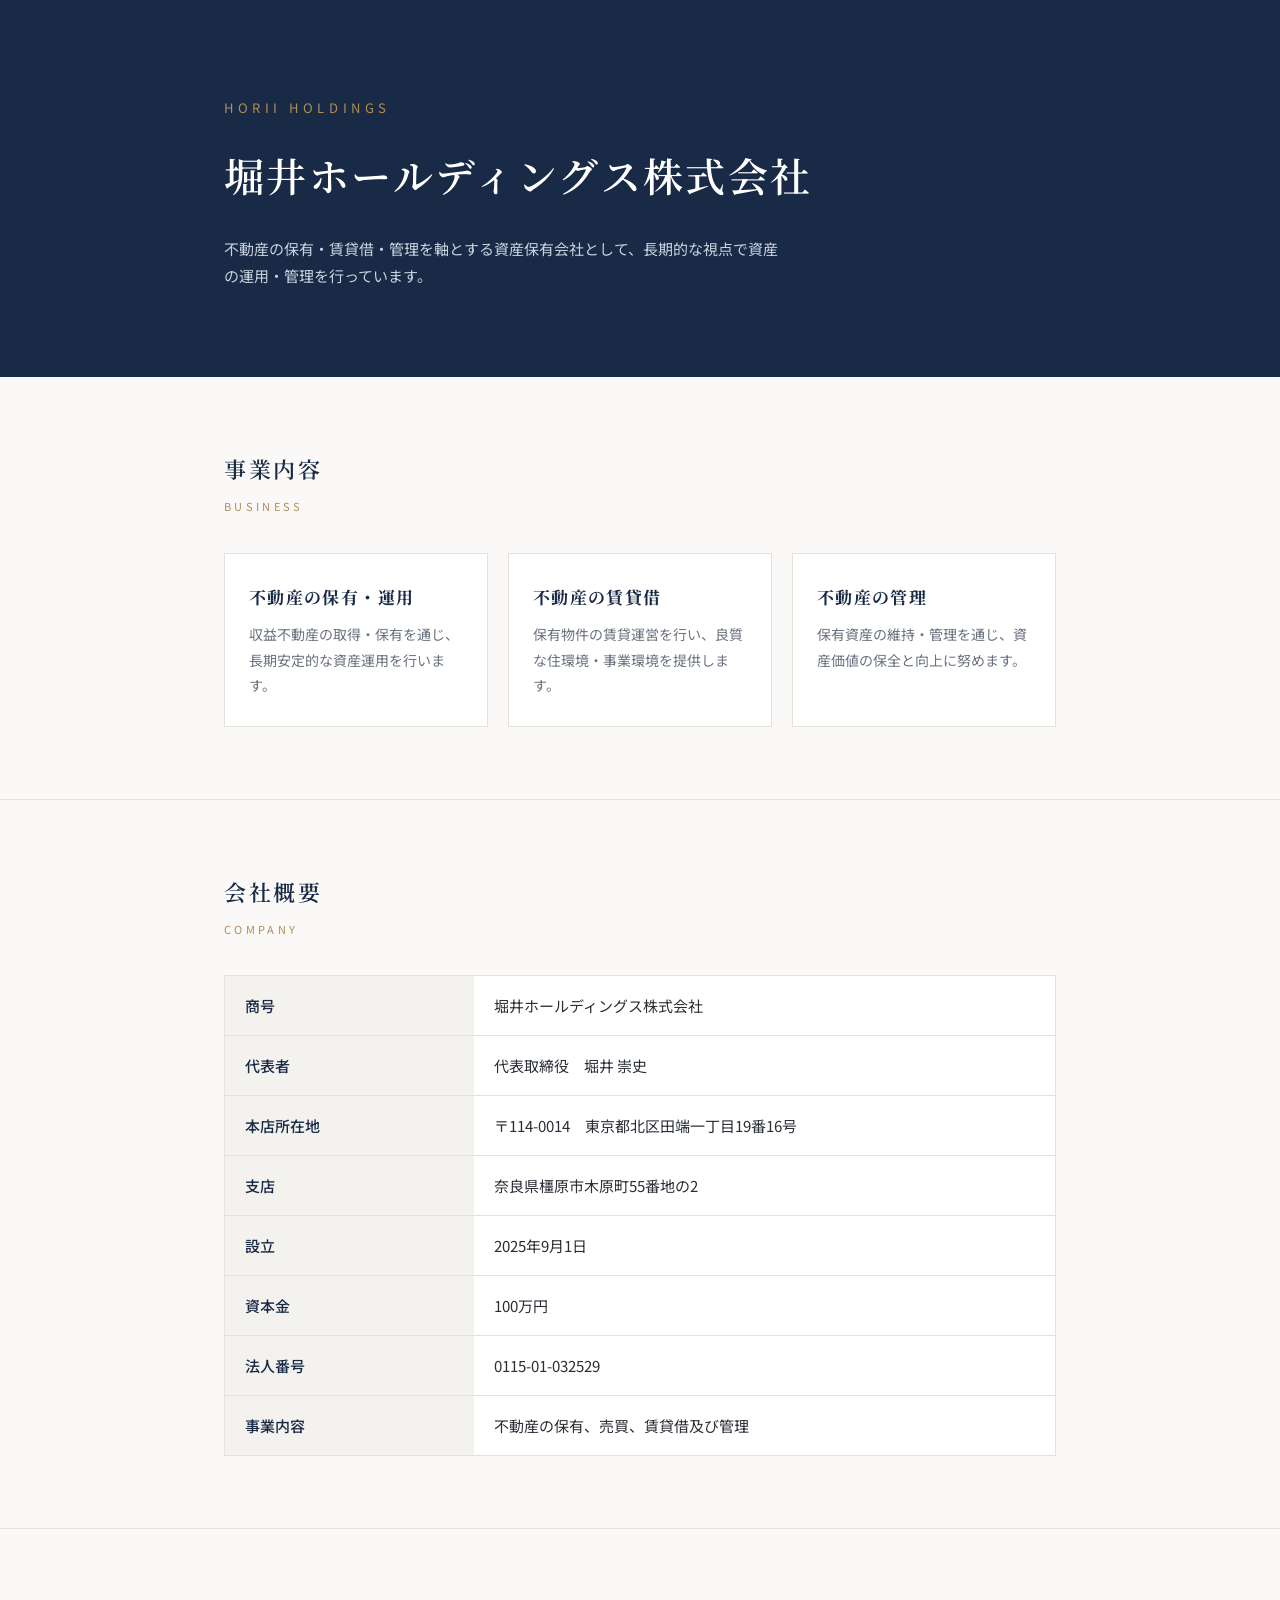
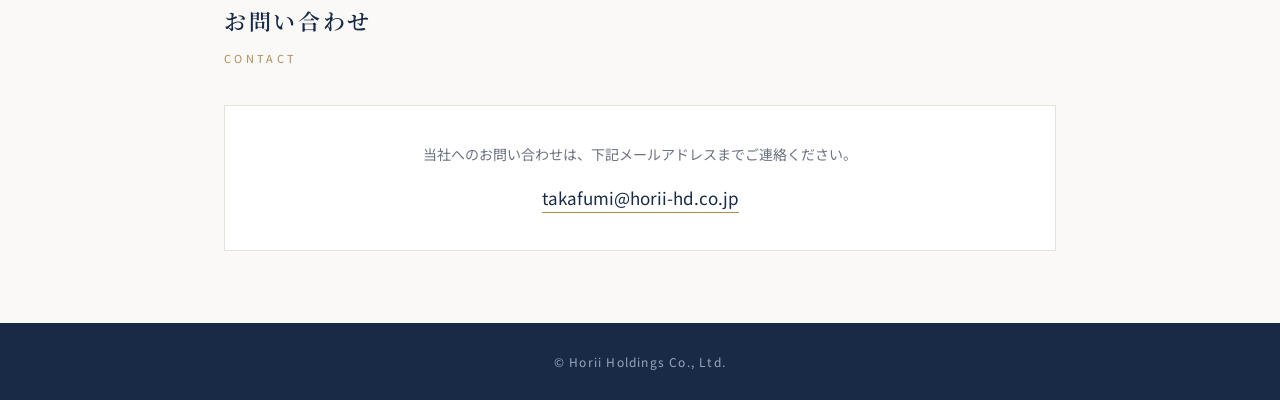
==== index.html @ a56d3d3e "Create index.html" ====
<!DOCTYPE html>
<html lang="ja">
<head>
<meta charset="UTF-8">
<meta name="viewport" content="width=device-width, initial-scale=1.0">
<title>堀井ホールディングス株式会社</title>
<meta name="description" content="堀井ホールディングス株式会社は、不動産の保有・賃貸借・管理を行う東京都北区の会社です。">
<link rel="preconnect" href="https://fonts.googleapis.com">
<link rel="preconnect" href="https://fonts.gstatic.com" crossorigin>
<link href="https://fonts.googleapis.com/css2?family=Noto+Serif+JP:wght@400;600&family=Noto+Sans+JP:wght@400;500;700&display=swap" rel="stylesheet">
<style>
:root{--navy:#182a45;--gold:#b08d57;--ink:#2a2e35;--muted:#6b7280;--bg:#faf9f7;--line:#e5e2dc}
*{margin:0;padding:0;box-sizing:border-box}
body{font-family:"Noto Sans JP","Hiragino Kaku Gothic ProN",sans-serif;color:var(--ink);background:var(--bg);line-height:1.8}
.container{max-width:880px;margin:0 auto;padding:0 24px}
header{background:var(--navy);color:#fff;padding:96px 0 88px}
.brand-en{letter-spacing:.35em;font-size:13px;color:var(--gold);text-transform:uppercase;margin-bottom:20px}
h1{font-family:"Noto Serif JP",serif;font-weight:600;font-size:clamp(28px,5vw,40px);letter-spacing:.06em;margin-bottom:24px}
.lead{color:#c9d2e0;font-size:15px;max-width:560px}
section{padding:72px 0}
section+section{border-top:1px solid var(--line)}
h2{font-family:"Noto Serif JP",serif;font-weight:600;font-size:22px;letter-spacing:.12em;color:var(--navy);margin-bottom:8px}
.h2-en{font-size:11px;letter-spacing:.3em;color:var(--gold);text-transform:uppercase;margin-bottom:36px}
.business-grid{display:grid;grid-template-columns:repeat(auto-fit,minmax(220px,1fr));gap:20px}
.business-card{background:#fff;border:1px solid var(--line);padding:28px 24px}
.business-card h3{font-family:"Noto Serif JP",serif;font-size:17px;color:var(--navy);margin-bottom:10px;letter-spacing:.08em}
.business-card p{font-size:14px;color:var(--muted)}
table{width:100%;border-collapse:collapse;background:#fff;border:1px solid var(--line)}
th,td{padding:16px 20px;text-align:left;font-size:15px;border-bottom:1px solid var(--line);vertical-align:top}
tr:last-child th,tr:last-child td{border-bottom:none}
th{width:30%;font-weight:500;color:var(--navy);background:#f4f2ee;white-space:nowrap}
@media (max-width:560px){th,td{display:block;width:100%}th{border-bottom:none;padding-bottom:4px}td{padding-top:0}}
.contact-box{background:#fff;border:1px solid var(--line);padding:36px;text-align:center}
.contact-box p{color:var(--muted);font-size:14px;margin-bottom:16px}
.contact-mail{font-size:17px;color:var(--navy);text-decoration:none;border-bottom:1px solid var(--gold);padding-bottom:2px}
footer{background:var(--navy);color:#9aa7bd;text-align:center;padding:28px 0;font-size:12px;letter-spacing:.1em}
</style>
</head>
<body>
<header><div class="container"><div class="brand-en">Horii Holdings</div><h1>堀井ホールディングス株式会社</h1><p class="lead">不動産の保有・賃貸借・管理を軸とする資産保有会社として、長期的な視点で資産の運用・管理を行っています。</p></div></header>
<section id="business"><div class="container"><h2>事業内容</h2><div class="h2-en">Business</div><div class="business-grid"><div class="business-card"><h3>不動産の保有・運用</h3><p>収益不動産の取得・保有を通じ、長期安定的な資産運用を行います。</p></div><div class="business-card"><h3>不動産の賃貸借</h3><p>保有物件の賃貸運営を行い、良質な住環境・事業環境を提供します。</p></div><div class="business-card"><h3>不動産の管理</h3><p>保有資産の維持・管理を通じ、資産価値の保全と向上に努めます。</p></div></div></div></section>
<section id="company"><div class="container"><h2>会社概要</h2><div class="h2-en">Company</div><table><tr><th>商号</th><td>堀井ホールディングス株式会社</td></tr><tr><th>代表者</th><td>代表取締役　堀井 崇史</td></tr><tr><th>本店所在地</th><td>〒114-0014　東京都北区田端一丁目19番16号</td></tr><tr><th>支店</th><td>奈良県橿原市木原町55番地の2</td></tr><tr><th>設立</th><td>2025年9月1日</td></tr><tr><th>資本金</th><td>100万円</td></tr><tr><th>法人番号</th><td>0115-01-032529</td></tr><tr><th>事業内容</th><td>不動産の保有、売買、賃貸借及び管理</td></tr></table></div></section>
<section id="contact"><div class="container"><h2>お問い合わせ</h2><div class="h2-en">Contact</div><div class="contact-box"><p>当社へのお問い合わせは、下記メールアドレスまでご連絡ください。</p><a class="contact-mail" href="mailto:takafumi@horii-hd.co.jp">takafumi@horii-hd.co.jp</a></div></div></section>
<footer>&copy; Horii Holdings Co., Ltd.</footer>
</body>
</html>
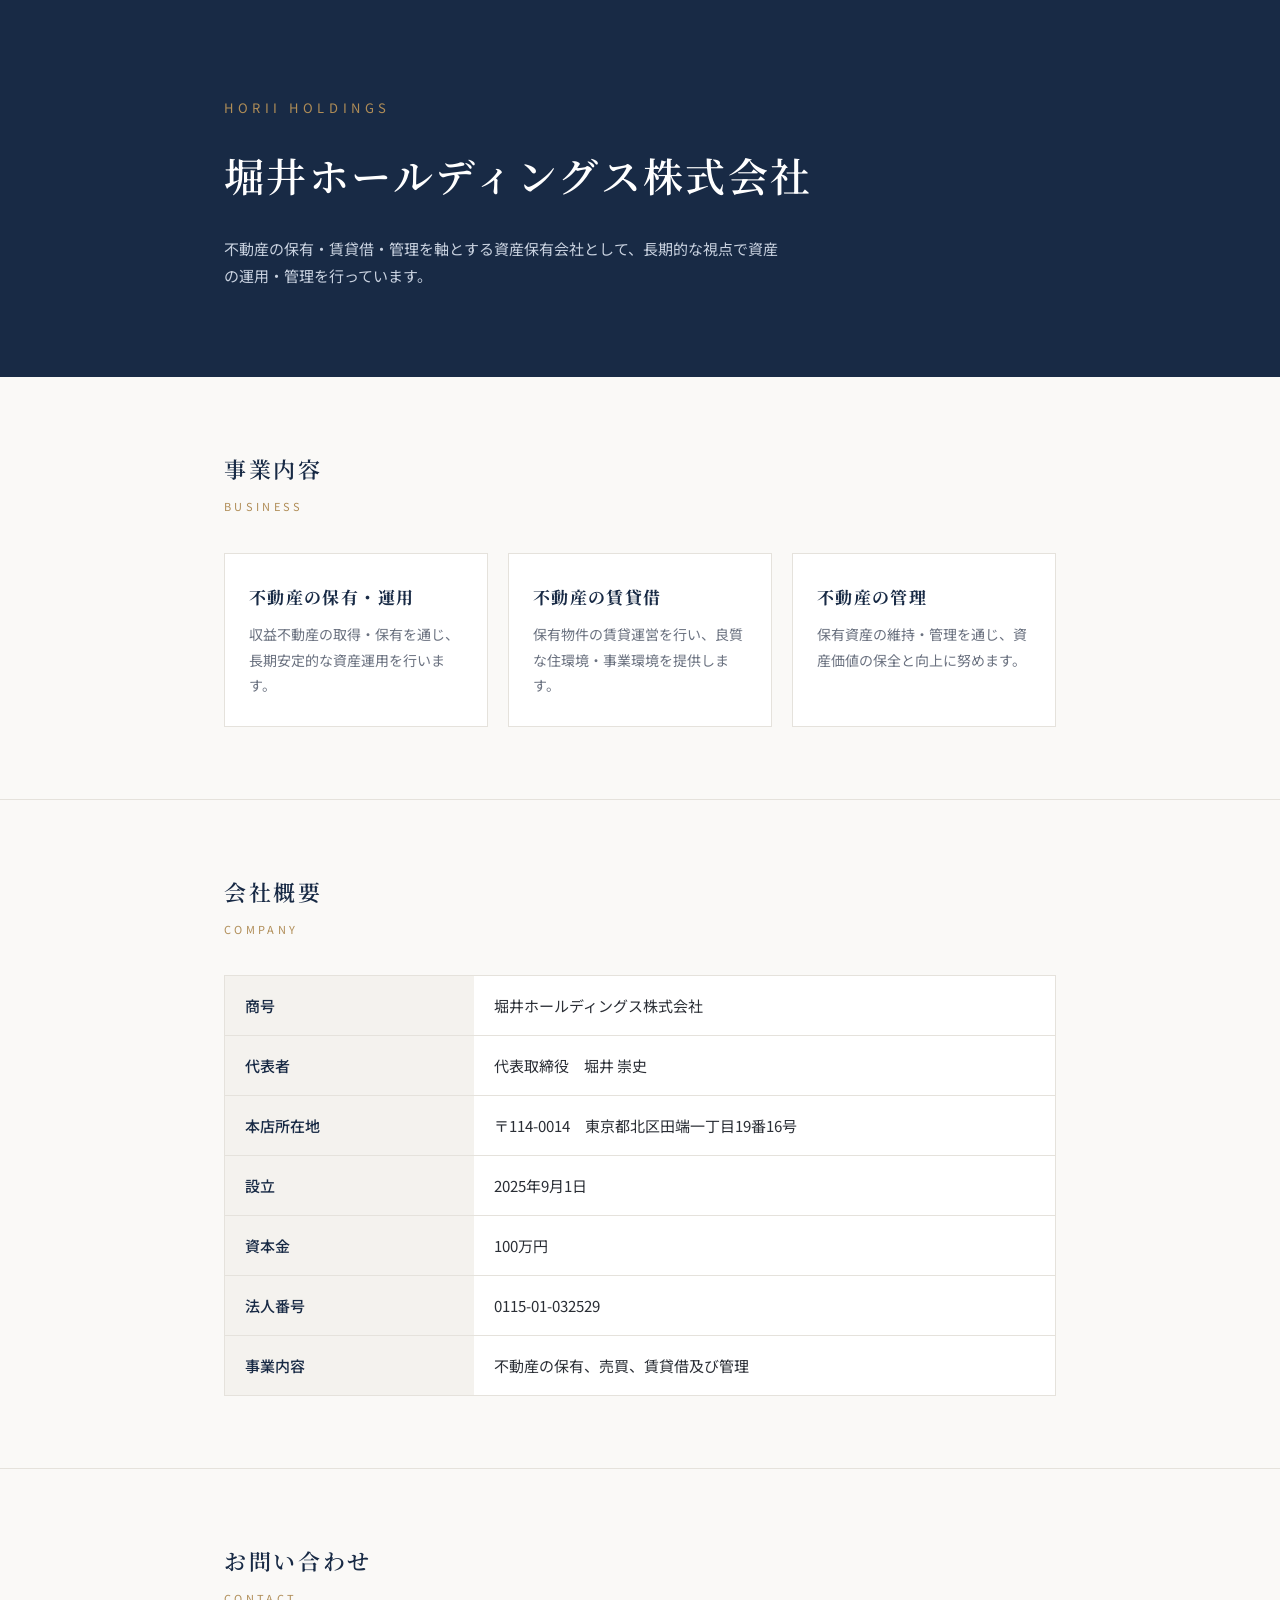
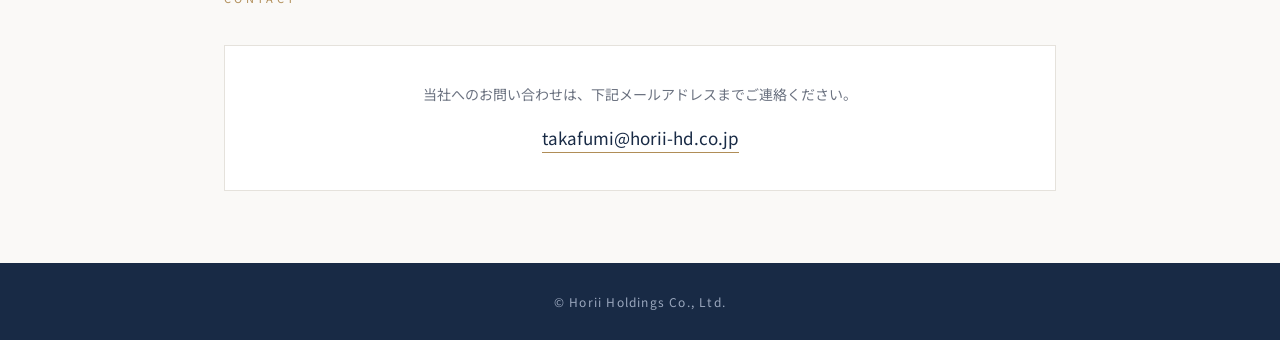
==== commit 50ae1392: "Update index.html" ====
--- a/index.html
+++ b/index.html
@@ -39,7 +39,7 @@
 <body>
 <header><div class="container"><div class="brand-en">Horii Holdings</div><h1>堀井ホールディングス株式会社</h1><p class="lead">不動産の保有・賃貸借・管理を軸とする資産保有会社として、長期的な視点で資産の運用・管理を行っています。</p></div></header>
 <section id="business"><div class="container"><h2>事業内容</h2><div class="h2-en">Business</div><div class="business-grid"><div class="business-card"><h3>不動産の保有・運用</h3><p>収益不動産の取得・保有を通じ、長期安定的な資産運用を行います。</p></div><div class="business-card"><h3>不動産の賃貸借</h3><p>保有物件の賃貸運営を行い、良質な住環境・事業環境を提供します。</p></div><div class="business-card"><h3>不動産の管理</h3><p>保有資産の維持・管理を通じ、資産価値の保全と向上に努めます。</p></div></div></div></section>
-<section id="company"><div class="container"><h2>会社概要</h2><div class="h2-en">Company</div><table><tr><th>商号</th><td>堀井ホールディングス株式会社</td></tr><tr><th>代表者</th><td>代表取締役　堀井 崇史</td></tr><tr><th>本店所在地</th><td>〒114-0014　東京都北区田端一丁目19番16号</td></tr><tr><th>支店</th><td>奈良県橿原市木原町55番地の2</td></tr><tr><th>設立</th><td>2025年9月1日</td></tr><tr><th>資本金</th><td>100万円</td></tr><tr><th>法人番号</th><td>0115-01-032529</td></tr><tr><th>事業内容</th><td>不動産の保有、売買、賃貸借及び管理</td></tr></table></div></section>
+<section id="company"><div class="container"><h2>会社概要</h2><div class="h2-en">Company</div><table><tr><th>商号</th><td>堀井ホールディングス株式会社</td></tr><tr><th>代表者</th><td>代表取締役　堀井 崇史</td></tr><tr><th>本店所在地</th><td>〒114-0014　東京都北区田端一丁目19番16号</td></tr><tr><th>設立</th><td>2025年9月1日</td></tr><tr><th>資本金</th><td>100万円</td></tr><tr><th>法人番号</th><td>0115-01-032529</td></tr><tr><th>事業内容</th><td>不動産の保有、売買、賃貸借及び管理</td></tr></table></div></section>
 <section id="contact"><div class="container"><h2>お問い合わせ</h2><div class="h2-en">Contact</div><div class="contact-box"><p>当社へのお問い合わせは、下記メールアドレスまでご連絡ください。</p><a class="contact-mail" href="mailto:takafumi@horii-hd.co.jp">takafumi@horii-hd.co.jp</a></div></div></section>
 <footer>&copy; Horii Holdings Co., Ltd.</footer>
 </body>
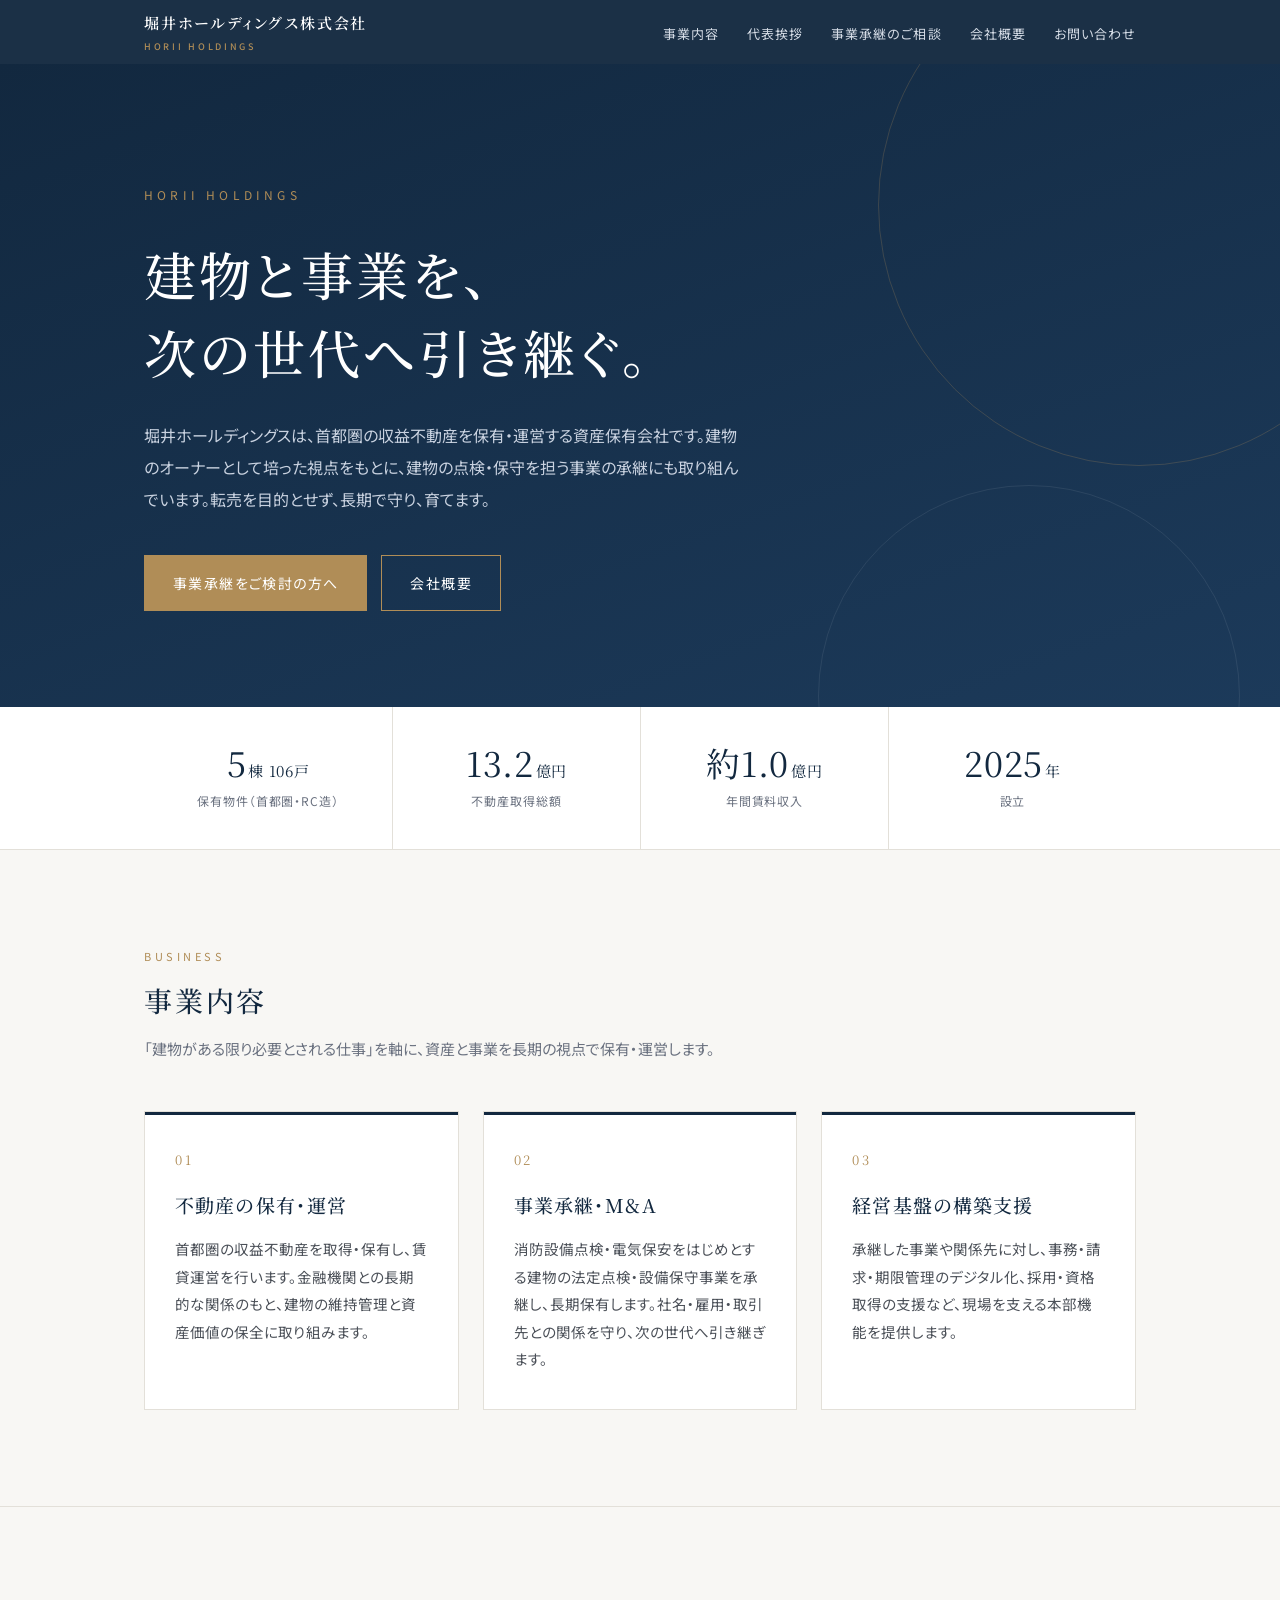
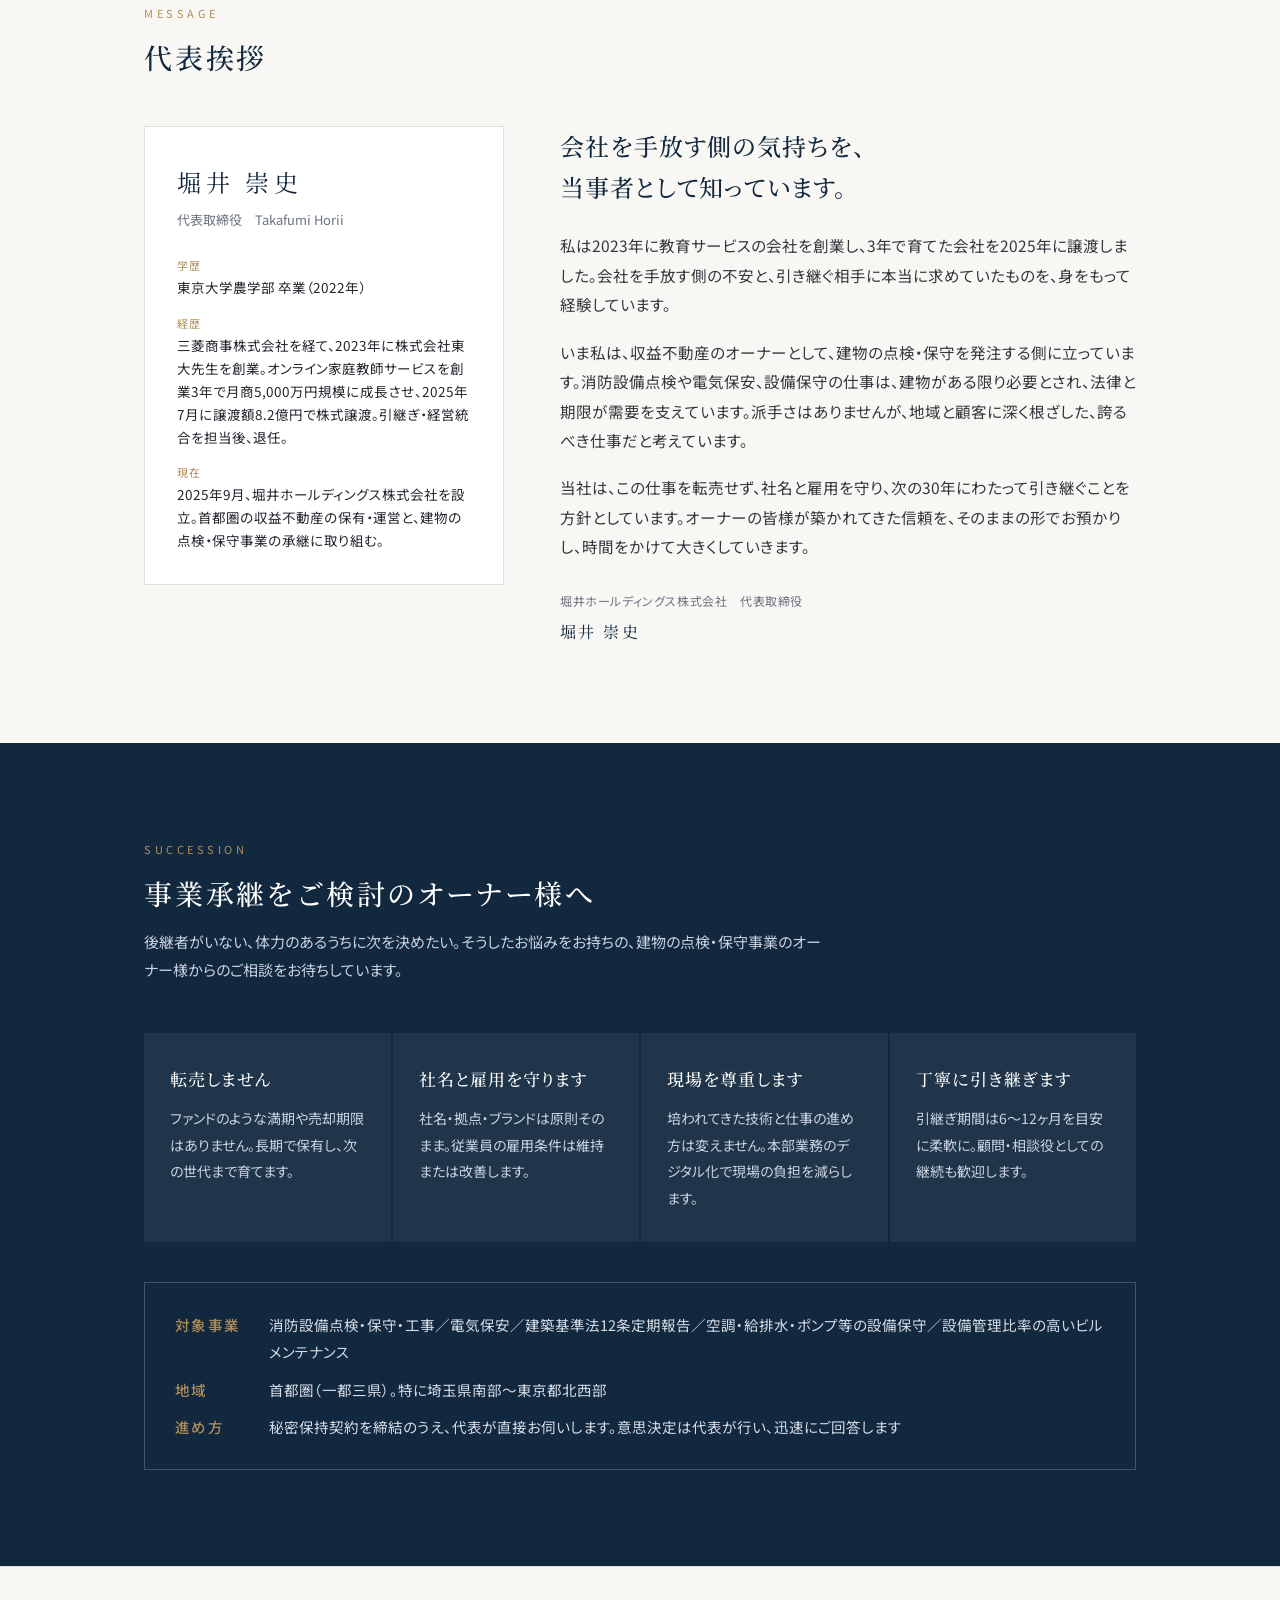
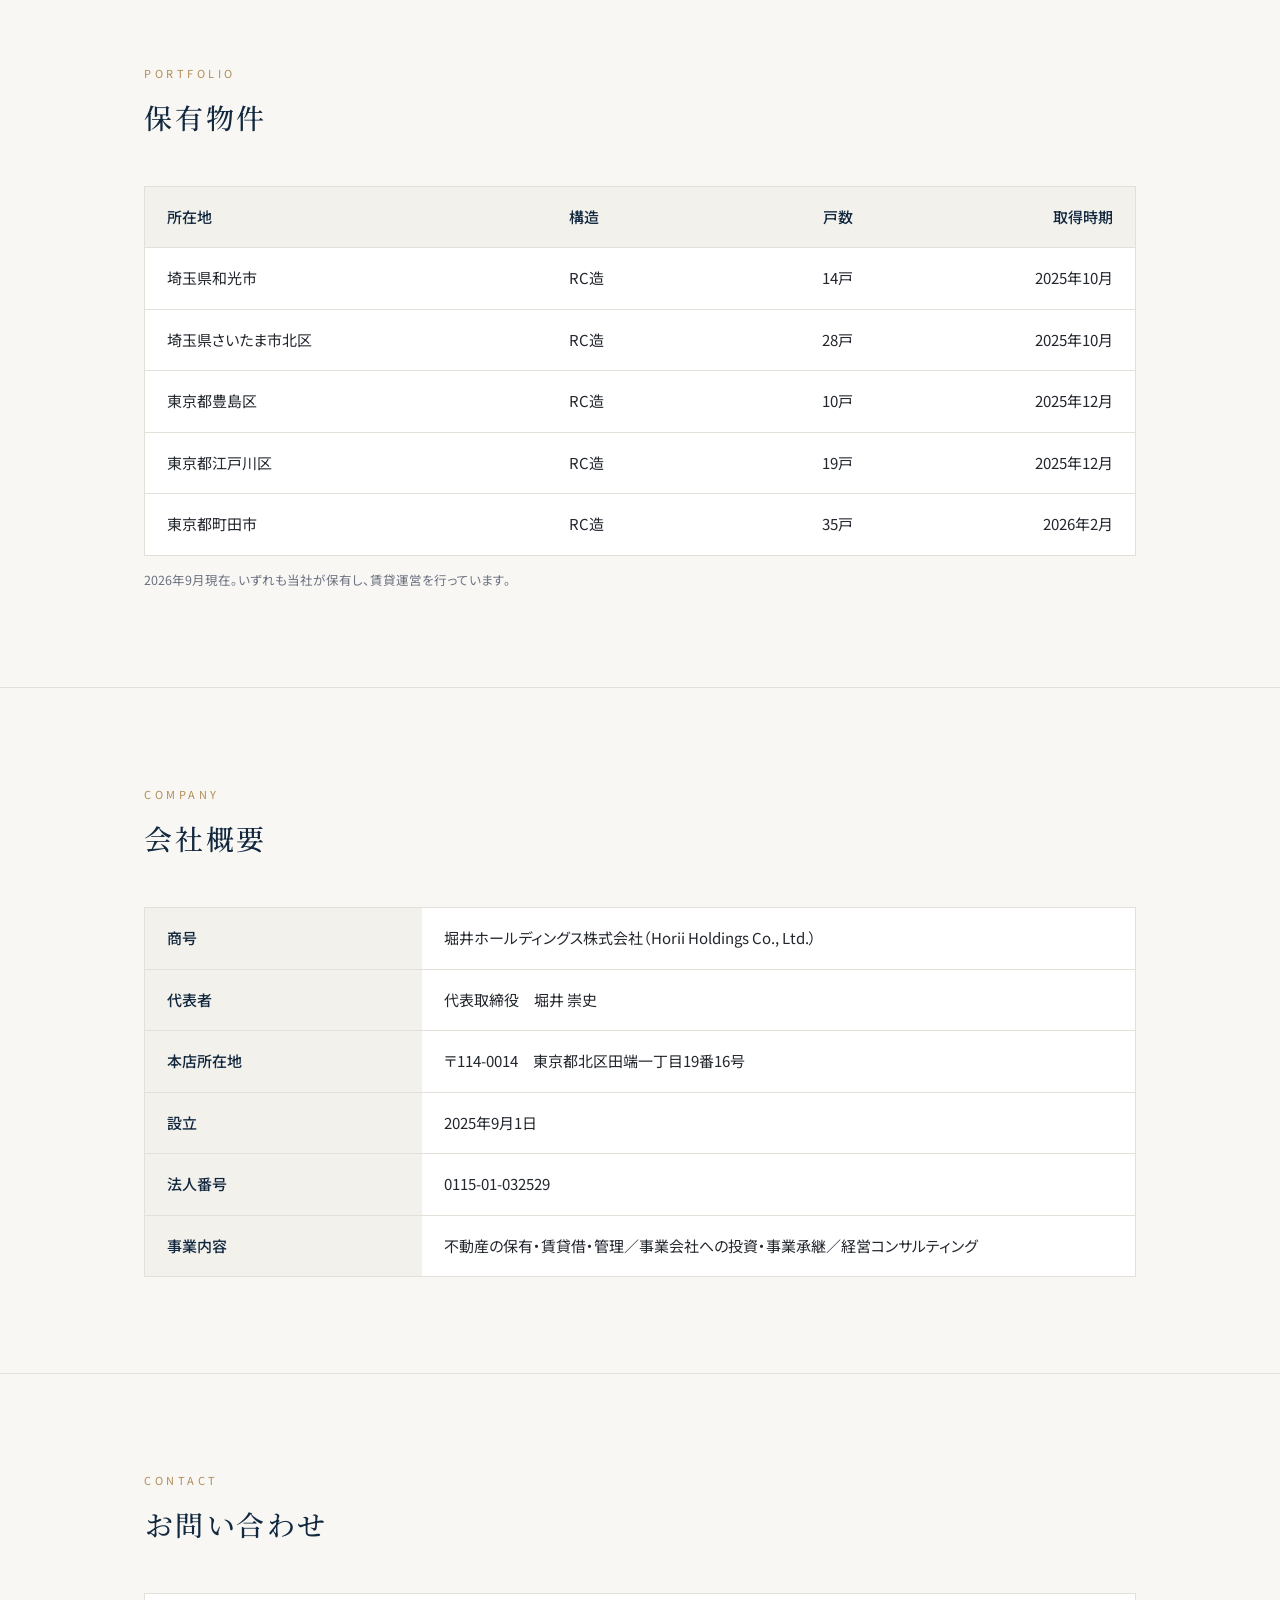
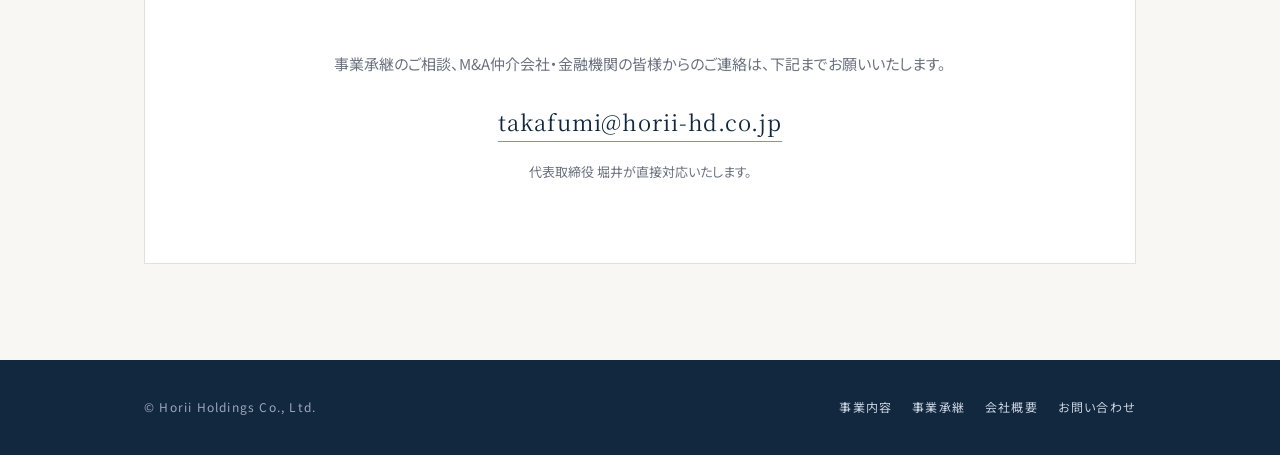
==== commit 10de3a50: "コーポレートサイトを全面改訂（事業承継・代表挨拶・保有物件を追加） Co-Authored-By: Claude Fable 5.1 <noreply@anthropic.com>" ====
--- a/index.html
+++ b/index.html
@@ -3,44 +3,224 @@
 <head>
 <meta charset="UTF-8">
 <meta name="viewport" content="width=device-width, initial-scale=1.0">
-<title>堀井ホールディングス株式会社</title>
-<meta name="description" content="堀井ホールディングス株式会社は、不動産の保有・賃貸借・管理を行う東京都北区の会社です。">
+<title>堀井ホールディングス株式会社｜不動産の保有・運営と事業承継</title>
+<meta name="description" content="堀井ホールディングス株式会社は、首都圏の収益不動産を保有・運営する資産保有会社です。建物の法定点検・設備保守事業の事業承継にも取り組み、転売せず長期で引き継ぎます。">
+<meta property="og:title" content="堀井ホールディングス株式会社">
+<meta property="og:description" content="首都圏の収益不動産の保有・運営と、建物の点検・保守事業の事業承継。転売せず、次の世代へ引き継ぎます。">
+<meta property="og:type" content="website">
+<meta property="og:url" content="https://horii-hd.co.jp/">
 <link rel="preconnect" href="https://fonts.googleapis.com">
 <link rel="preconnect" href="https://fonts.gstatic.com" crossorigin>
-<link href="https://fonts.googleapis.com/css2?family=Noto+Serif+JP:wght@400;600&family=Noto+Sans+JP:wght@400;500;700&display=swap" rel="stylesheet">
+<link href="https://fonts.googleapis.com/css2?family=Noto+Serif+JP:wght@400;500;600&family=Noto+Sans+JP:wght@400;500;700&display=swap" rel="stylesheet">
 <style>
-:root{--navy:#182a45;--gold:#b08d57;--ink:#2a2e35;--muted:#6b7280;--bg:#faf9f7;--line:#e5e2dc}
+:root{--navy:#12283f;--navy2:#1c3a5a;--gold:#b08d57;--ink:#22262d;--muted:#6b7280;--bg:#f8f7f4;--paper:#fff;--line:#e3e0d9}
 *{margin:0;padding:0;box-sizing:border-box}
-body{font-family:"Noto Sans JP","Hiragino Kaku Gothic ProN",sans-serif;color:var(--ink);background:var(--bg);line-height:1.8}
-.container{max-width:880px;margin:0 auto;padding:0 24px}
-header{background:var(--navy);color:#fff;padding:96px 0 88px}
-.brand-en{letter-spacing:.35em;font-size:13px;color:var(--gold);text-transform:uppercase;margin-bottom:20px}
-h1{font-family:"Noto Serif JP",serif;font-weight:600;font-size:clamp(28px,5vw,40px);letter-spacing:.06em;margin-bottom:24px}
-.lead{color:#c9d2e0;font-size:15px;max-width:560px}
-section{padding:72px 0}
+html{scroll-behavior:smooth}
+body{font-family:"Noto Sans JP","Hiragino Kaku Gothic ProN",sans-serif;color:var(--ink);background:var(--bg);line-height:1.9;font-feature-settings:"palt"}
+a{color:inherit}
+.container{max-width:1040px;margin:0 auto;padding:0 24px}
+.serif{font-family:"Noto Serif JP","Hiragino Mincho ProN",serif}
+/* nav */
+nav{position:sticky;top:0;z-index:10;background:rgba(18,40,63,.96);backdrop-filter:blur(6px);color:#fff}
+nav .container{display:flex;align-items:center;justify-content:space-between;height:64px}
+nav .logo{font-family:"Noto Serif JP",serif;font-weight:600;letter-spacing:.12em;font-size:15px;text-decoration:none}
+nav .logo small{display:block;font-family:"Noto Sans JP",sans-serif;font-size:9px;letter-spacing:.3em;color:var(--gold);font-weight:500}
+nav ul{display:flex;gap:28px;list-style:none}
+nav ul a{font-size:13px;letter-spacing:.08em;text-decoration:none;color:#d5dce6}
+nav ul a:hover{color:#fff}
+@media (max-width:760px){nav ul{display:none}}
+/* hero */
+.hero{background:linear-gradient(160deg,var(--navy) 0%,var(--navy2) 100%);color:#fff;padding:120px 0 96px;position:relative;overflow:hidden}
+.hero:after{content:"";position:absolute;right:-120px;top:-120px;width:520px;height:520px;border:1px solid rgba(176,141,87,.25);border-radius:50%}
+.hero:before{content:"";position:absolute;right:40px;bottom:-200px;width:420px;height:420px;border:1px solid rgba(255,255,255,.08);border-radius:50%}
+.hero .en{letter-spacing:.35em;font-size:12px;color:var(--gold);text-transform:uppercase;margin-bottom:28px}
+.hero h1{font-family:"Noto Serif JP",serif;font-weight:500;font-size:clamp(30px,5.2vw,52px);letter-spacing:.06em;line-height:1.5;margin-bottom:28px}
+.hero .lead{color:#c9d2e0;font-size:16px;max-width:600px;line-height:2}
+.hero .cta{margin-top:40px;display:flex;gap:14px;flex-wrap:wrap}
+.btn{display:inline-block;padding:14px 28px;font-size:14px;letter-spacing:.1em;text-decoration:none;border:1px solid var(--gold);color:#fff;transition:.2s}
+.btn.solid{background:var(--gold);color:#fff}
+.btn:hover{background:var(--gold)}
+/* stats */
+.stats{background:var(--paper);border-bottom:1px solid var(--line)}
+.stats .container{display:grid;grid-template-columns:repeat(4,1fr);gap:0}
+.stat{padding:36px 20px;text-align:center;border-left:1px solid var(--line)}
+.stat:first-child{border-left:none}
+.stat .n{font-family:"Noto Serif JP",serif;font-size:34px;color:var(--navy);line-height:1.2;letter-spacing:.02em}
+.stat .n small{font-size:15px;margin-left:2px}
+.stat .l{font-size:12px;color:var(--muted);letter-spacing:.08em;margin-top:6px}
+@media (max-width:760px){.stats .container{grid-template-columns:1fr 1fr}.stat{border-left:none;border-top:1px solid var(--line)}.stat:nth-child(-n+2){border-top:none}.stat:nth-child(2n){border-left:1px solid var(--line)}}
+/* sections */
+section{padding:96px 0}
 section+section{border-top:1px solid var(--line)}
-h2{font-family:"Noto Serif JP",serif;font-weight:600;font-size:22px;letter-spacing:.12em;color:var(--navy);margin-bottom:8px}
-.h2-en{font-size:11px;letter-spacing:.3em;color:var(--gold);text-transform:uppercase;margin-bottom:36px}
-.business-grid{display:grid;grid-template-columns:repeat(auto-fit,minmax(220px,1fr));gap:20px}
-.business-card{background:#fff;border:1px solid var(--line);padding:28px 24px}
-.business-card h3{font-family:"Noto Serif JP",serif;font-size:17px;color:var(--navy);margin-bottom:10px;letter-spacing:.08em}
-.business-card p{font-size:14px;color:var(--muted)}
-table{width:100%;border-collapse:collapse;background:#fff;border:1px solid var(--line)}
-th,td{padding:16px 20px;text-align:left;font-size:15px;border-bottom:1px solid var(--line);vertical-align:top}
+.sec-head{margin-bottom:48px}
+h2{font-family:"Noto Serif JP",serif;font-weight:500;font-size:28px;letter-spacing:.1em;color:var(--navy);line-height:1.5}
+.h2-en{font-size:11px;letter-spacing:.32em;color:var(--gold);text-transform:uppercase;margin-bottom:12px}
+.sec-lead{color:var(--muted);font-size:15px;max-width:680px;margin-top:14px}
+.grid3{display:grid;grid-template-columns:repeat(auto-fit,minmax(260px,1fr));gap:24px}
+.card{background:var(--paper);border:1px solid var(--line);padding:36px 30px;position:relative}
+.card:before{content:"";position:absolute;left:0;top:0;width:100%;height:3px;background:var(--navy)}
+.card .num{font-family:"Noto Serif JP",serif;color:var(--gold);font-size:13px;letter-spacing:.2em;margin-bottom:14px}
+.card h3{font-family:"Noto Serif JP",serif;font-weight:500;font-size:19px;color:var(--navy);margin-bottom:12px;letter-spacing:.06em}
+.card p{font-size:14.5px;color:#4b5058}
+/* message */
+.msg{display:grid;grid-template-columns:1fr 1.6fr;gap:56px;align-items:start}
+@media (max-width:820px){.msg{grid-template-columns:1fr;gap:36px}}
+.msg .who{background:var(--paper);border:1px solid var(--line);padding:32px}
+.msg .who .name{font-family:"Noto Serif JP",serif;font-size:24px;letter-spacing:.2em;color:var(--navy);margin-bottom:4px}
+.msg .who .title{font-size:13px;color:var(--muted);margin-bottom:22px}
+.msg .who dl{font-size:13.5px}
+.msg .who dt{color:var(--gold);letter-spacing:.1em;font-size:11px;margin-top:14px}
+.msg .who dd{line-height:1.7}
+.msg .text h3{font-family:"Noto Serif JP",serif;font-weight:500;font-size:24px;line-height:1.7;color:var(--navy);margin-bottom:24px;letter-spacing:.04em}
+.msg .text p{font-size:15.5px;margin-bottom:18px;color:#33373e}
+.msg .sign{margin-top:28px;font-family:"Noto Serif JP",serif;color:var(--navy);letter-spacing:.15em}
+.msg .sign small{display:block;font-family:"Noto Sans JP",sans-serif;font-size:12px;color:var(--muted);letter-spacing:.05em;margin-bottom:4px}
+/* succession */
+.succ{background:var(--navy);color:#fff;border-top:none!important}
+.succ h2,.succ .h2-en{color:#fff}
+.succ .h2-en{color:var(--gold)}
+.succ .sec-lead{color:#c9d2e0}
+.promise{display:grid;grid-template-columns:repeat(auto-fit,minmax(220px,1fr));gap:2px;margin:48px 0 40px}
+.promise div{background:rgba(255,255,255,.06);padding:30px 26px}
+.promise h4{font-family:"Noto Serif JP",serif;font-weight:500;font-size:17px;letter-spacing:.06em;margin-bottom:10px;color:#fff}
+.promise p{font-size:14px;color:#c9d2e0}
+.target{border:1px solid rgba(255,255,255,.2);padding:28px 30px;font-size:14.5px;color:#d5dce6;display:grid;grid-template-columns:auto 1fr;gap:10px 28px}
+.target b{color:var(--gold);font-weight:500;letter-spacing:.1em;white-space:nowrap}
+@media (max-width:560px){.target{grid-template-columns:1fr;gap:4px}.target b{margin-top:10px}}
+/* tables */
+table{width:100%;border-collapse:collapse;background:var(--paper);border:1px solid var(--line)}
+th,td{padding:16px 22px;text-align:left;font-size:15px;border-bottom:1px solid var(--line);vertical-align:top}
 tr:last-child th,tr:last-child td{border-bottom:none}
-th{width:30%;font-weight:500;color:var(--navy);background:#f4f2ee;white-space:nowrap}
-@media (max-width:560px){th,td{display:block;width:100%}th{border-bottom:none;padding-bottom:4px}td{padding-top:0}}
-.contact-box{background:#fff;border:1px solid var(--line);padding:36px;text-align:center}
-.contact-box p{color:var(--muted);font-size:14px;margin-bottom:16px}
-.contact-mail{font-size:17px;color:var(--navy);text-decoration:none;border-bottom:1px solid var(--gold);padding-bottom:2px}
-footer{background:var(--navy);color:#9aa7bd;text-align:center;padding:28px 0;font-size:12px;letter-spacing:.1em}
+th{width:28%;font-weight:500;color:var(--navy);background:#f3f1ec;white-space:nowrap}
+.props th{width:auto;background:#f3f1ec}
+.props td.r,.props th.r{text-align:right}
+@media (max-width:560px){table.kv th,table.kv td{display:block;width:100%}table.kv th{border-bottom:none;padding-bottom:4px}table.kv td{padding-top:0}}
+.note{font-size:12.5px;color:var(--muted);margin-top:12px}
+/* contact */
+.contact-box{background:var(--paper);border:1px solid var(--line);padding:56px 36px;text-align:center}
+.contact-box p{color:var(--muted);font-size:15px;margin-bottom:22px}
+.contact-mail{font-family:"Noto Serif JP",serif;font-size:22px;color:var(--navy);text-decoration:none;border-bottom:1px solid var(--gold);padding-bottom:4px;letter-spacing:.04em}
+.contact-box .sub{margin-top:18px;font-size:13px}
+footer{background:var(--navy);color:#9aa7bd;padding:36px 0;font-size:12px;letter-spacing:.1em}
+footer .container{display:flex;justify-content:space-between;flex-wrap:wrap;gap:12px}
+footer a{color:#c9d2e0;text-decoration:none;margin-left:20px}
 </style>
 </head>
 <body>
-<header><div class="container"><div class="brand-en">Horii Holdings</div><h1>堀井ホールディングス株式会社</h1><p class="lead">不動産の保有・賃貸借・管理を軸とする資産保有会社として、長期的な視点で資産の運用・管理を行っています。</p></div></header>
-<section id="business"><div class="container"><h2>事業内容</h2><div class="h2-en">Business</div><div class="business-grid"><div class="business-card"><h3>不動産の保有・運用</h3><p>収益不動産の取得・保有を通じ、長期安定的な資産運用を行います。</p></div><div class="business-card"><h3>不動産の賃貸借</h3><p>保有物件の賃貸運営を行い、良質な住環境・事業環境を提供します。</p></div><div class="business-card"><h3>不動産の管理</h3><p>保有資産の維持・管理を通じ、資産価値の保全と向上に努めます。</p></div></div></div></section>
-<section id="company"><div class="container"><h2>会社概要</h2><div class="h2-en">Company</div><table><tr><th>商号</th><td>堀井ホールディングス株式会社</td></tr><tr><th>代表者</th><td>代表取締役　堀井 崇史</td></tr><tr><th>本店所在地</th><td>〒114-0014　東京都北区田端一丁目19番16号</td></tr><tr><th>設立</th><td>2025年9月1日</td></tr><tr><th>資本金</th><td>100万円</td></tr><tr><th>法人番号</th><td>0115-01-032529</td></tr><tr><th>事業内容</th><td>不動産の保有、売買、賃貸借及び管理</td></tr></table></div></section>
-<section id="contact"><div class="container"><h2>お問い合わせ</h2><div class="h2-en">Contact</div><div class="contact-box"><p>当社へのお問い合わせは、下記メールアドレスまでご連絡ください。</p><a class="contact-mail" href="mailto:takafumi@horii-hd.co.jp">takafumi@horii-hd.co.jp</a></div></div></section>
-<footer>&copy; Horii Holdings Co., Ltd.</footer>
+
+<nav><div class="container">
+  <a class="logo" href="#">堀井ホールディングス株式会社<small>HORII HOLDINGS</small></a>
+  <ul>
+    <li><a href="#business">事業内容</a></li>
+    <li><a href="#message">代表挨拶</a></li>
+    <li><a href="#succession">事業承継のご相談</a></li>
+    <li><a href="#company">会社概要</a></li>
+    <li><a href="#contact">お問い合わせ</a></li>
+  </ul>
+</div></nav>
+
+<header class="hero"><div class="container">
+  <div class="en">Horii Holdings</div>
+  <h1>建物と事業を、<br>次の世代へ引き継ぐ。</h1>
+  <p class="lead">堀井ホールディングスは、首都圏の収益不動産を保有・運営する資産保有会社です。建物のオーナーとして培った視点をもとに、建物の点検・保守を担う事業の承継にも取り組んでいます。転売を目的とせず、長期で守り、育てます。</p>
+  <div class="cta">
+    <a class="btn solid" href="#succession">事業承継をご検討の方へ</a>
+    <a class="btn" href="#company">会社概要</a>
+  </div>
+</div></header>
+
+<div class="stats"><div class="container">
+  <div class="stat"><div class="n">5<small>棟 106戸</small></div><div class="l">保有物件（首都圏・RC造）</div></div>
+  <div class="stat"><div class="n">13.2<small>億円</small></div><div class="l">不動産取得総額</div></div>
+  <div class="stat"><div class="n">約1.0<small>億円</small></div><div class="l">年間賃料収入</div></div>
+  <div class="stat"><div class="n">2025<small>年</small></div><div class="l">設立</div></div>
+</div></div>
+
+<section id="business"><div class="container">
+  <div class="sec-head"><div class="h2-en">Business</div><h2>事業内容</h2>
+  <p class="sec-lead">「建物がある限り必要とされる仕事」を軸に、資産と事業を長期の視点で保有・運営します。</p></div>
+  <div class="grid3">
+    <div class="card"><div class="num">01</div><h3>不動産の保有・運営</h3><p>首都圏の収益不動産を取得・保有し、賃貸運営を行います。金融機関との長期的な関係のもと、建物の維持管理と資産価値の保全に取り組みます。</p></div>
+    <div class="card"><div class="num">02</div><h3>事業承継・M&amp;A</h3><p>消防設備点検・電気保安をはじめとする建物の法定点検・設備保守事業を承継し、長期保有します。社名・雇用・取引先との関係を守り、次の世代へ引き継ぎます。</p></div>
+    <div class="card"><div class="num">03</div><h3>経営基盤の構築支援</h3><p>承継した事業や関係先に対し、事務・請求・期限管理のデジタル化、採用・資格取得の支援など、現場を支える本部機能を提供します。</p></div>
+  </div>
+</div></section>
+
+<section id="message"><div class="container">
+  <div class="sec-head"><div class="h2-en">Message</div><h2>代表挨拶</h2></div>
+  <div class="msg">
+    <div class="who">
+      <div class="name">堀井 崇史</div>
+      <div class="title">代表取締役　Takafumi Horii</div>
+      <dl>
+        <dt>学歴</dt><dd>東京大学農学部 卒業（2022年）</dd>
+        <dt>経歴</dt><dd>三菱商事株式会社を経て、2023年に株式会社東大先生を創業。オンライン家庭教師サービスを創業3年で月商5,000万円規模に成長させ、2025年7月に譲渡額8.2億円で株式譲渡。引継ぎ・経営統合を担当後、退任。</dd>
+        <dt>現在</dt><dd>2025年9月、堀井ホールディングス株式会社を設立。首都圏の収益不動産の保有・運営と、建物の点検・保守事業の承継に取り組む。</dd>
+      </dl>
+    </div>
+    <div class="text">
+      <h3>会社を手放す側の気持ちを、<br>当事者として知っています。</h3>
+      <p>私は2023年に教育サービスの会社を創業し、3年で育てた会社を2025年に譲渡しました。会社を手放す側の不安と、引き継ぐ相手に本当に求めていたものを、身をもって経験しています。</p>
+      <p>いま私は、収益不動産のオーナーとして、建物の点検・保守を発注する側に立っています。消防設備点検や電気保安、設備保守の仕事は、建物がある限り必要とされ、法律と期限が需要を支えています。派手さはありませんが、地域と顧客に深く根ざした、誇るべき仕事だと考えています。</p>
+      <p>当社は、この仕事を転売せず、社名と雇用を守り、次の30年にわたって引き継ぐことを方針としています。オーナーの皆様が築かれてきた信頼を、そのままの形でお預かりし、時間をかけて大きくしていきます。</p>
+      <div class="sign"><small>堀井ホールディングス株式会社　代表取締役</small>堀井 崇史</div>
+    </div>
+  </div>
+</div></section>
+
+<section id="succession" class="succ"><div class="container">
+  <div class="sec-head"><div class="h2-en">Succession</div><h2>事業承継をご検討のオーナー様へ</h2>
+  <p class="sec-lead">後継者がいない、体力のあるうちに次を決めたい。そうしたお悩みをお持ちの、建物の点検・保守事業のオーナー様からのご相談をお待ちしています。</p></div>
+  <div class="promise">
+    <div><h4>転売しません</h4><p>ファンドのような満期や売却期限はありません。長期で保有し、次の世代まで育てます。</p></div>
+    <div><h4>社名と雇用を守ります</h4><p>社名・拠点・ブランドは原則そのまま。従業員の雇用条件は維持または改善します。</p></div>
+    <div><h4>現場を尊重します</h4><p>培われてきた技術と仕事の進め方は変えません。本部業務のデジタル化で現場の負担を減らします。</p></div>
+    <div><h4>丁寧に引き継ぎます</h4><p>引継ぎ期間は6〜12ヶ月を目安に柔軟に。顧問・相談役としての継続も歓迎します。</p></div>
+  </div>
+  <div class="target">
+    <b>対象事業</b><span>消防設備点検・保守・工事／電気保安／建築基準法12条定期報告／空調・給排水・ポンプ等の設備保守／設備管理比率の高いビルメンテナンス</span>
+    <b>地域</b><span>首都圏（一都三県）。特に埼玉県南部〜東京都北西部</span>
+    <b>進め方</b><span>秘密保持契約を締結のうえ、代表が直接お伺いします。意思決定は代表が行い、迅速にご回答します</span>
+  </div>
+</div></section>
+
+<section id="portfolio"><div class="container">
+  <div class="sec-head"><div class="h2-en">Portfolio</div><h2>保有物件</h2></div>
+  <table class="props">
+    <tr><th>所在地</th><th>構造</th><th class="r">戸数</th><th class="r">取得時期</th></tr>
+    <tr><td>埼玉県和光市</td><td>RC造</td><td class="r">14戸</td><td class="r">2025年10月</td></tr>
+    <tr><td>埼玉県さいたま市北区</td><td>RC造</td><td class="r">28戸</td><td class="r">2025年10月</td></tr>
+    <tr><td>東京都豊島区</td><td>RC造</td><td class="r">10戸</td><td class="r">2025年12月</td></tr>
+    <tr><td>東京都江戸川区</td><td>RC造</td><td class="r">19戸</td><td class="r">2025年12月</td></tr>
+    <tr><td>東京都町田市</td><td>RC造</td><td class="r">35戸</td><td class="r">2026年2月</td></tr>
+  </table>
+  <p class="note">2026年9月現在。いずれも当社が保有し、賃貸運営を行っています。</p>
+</div></section>
+
+<section id="company"><div class="container">
+  <div class="sec-head"><div class="h2-en">Company</div><h2>会社概要</h2></div>
+  <table class="kv">
+    <tr><th>商号</th><td>堀井ホールディングス株式会社（Horii Holdings Co., Ltd.）</td></tr>
+    <tr><th>代表者</th><td>代表取締役　堀井 崇史</td></tr>
+    <tr><th>本店所在地</th><td>〒114-0014　東京都北区田端一丁目19番16号</td></tr>
+    <tr><th>設立</th><td>2025年9月1日</td></tr>
+    <tr><th>法人番号</th><td>0115-01-032529</td></tr>
+    <tr><th>事業内容</th><td>不動産の保有・賃貸借・管理／事業会社への投資・事業承継／経営コンサルティング</td></tr>
+  </table>
+</div></section>
+
+<section id="contact"><div class="container">
+  <div class="sec-head"><div class="h2-en">Contact</div><h2>お問い合わせ</h2></div>
+  <div class="contact-box">
+    <p>事業承継のご相談、M&amp;A仲介会社・金融機関の皆様からのご連絡は、下記までお願いいたします。</p>
+    <a class="contact-mail" href="mailto:takafumi@horii-hd.co.jp">takafumi@horii-hd.co.jp</a>
+    <p class="sub">代表取締役 堀井が直接対応いたします。</p>
+  </div>
+</div></section>
+
+<footer><div class="container">
+  <span>&copy; Horii Holdings Co., Ltd.</span>
+  <span><a href="#business">事業内容</a><a href="#succession">事業承継</a><a href="#company">会社概要</a><a href="#contact">お問い合わせ</a></span>
+</div></footer>
 </body>
 </html>
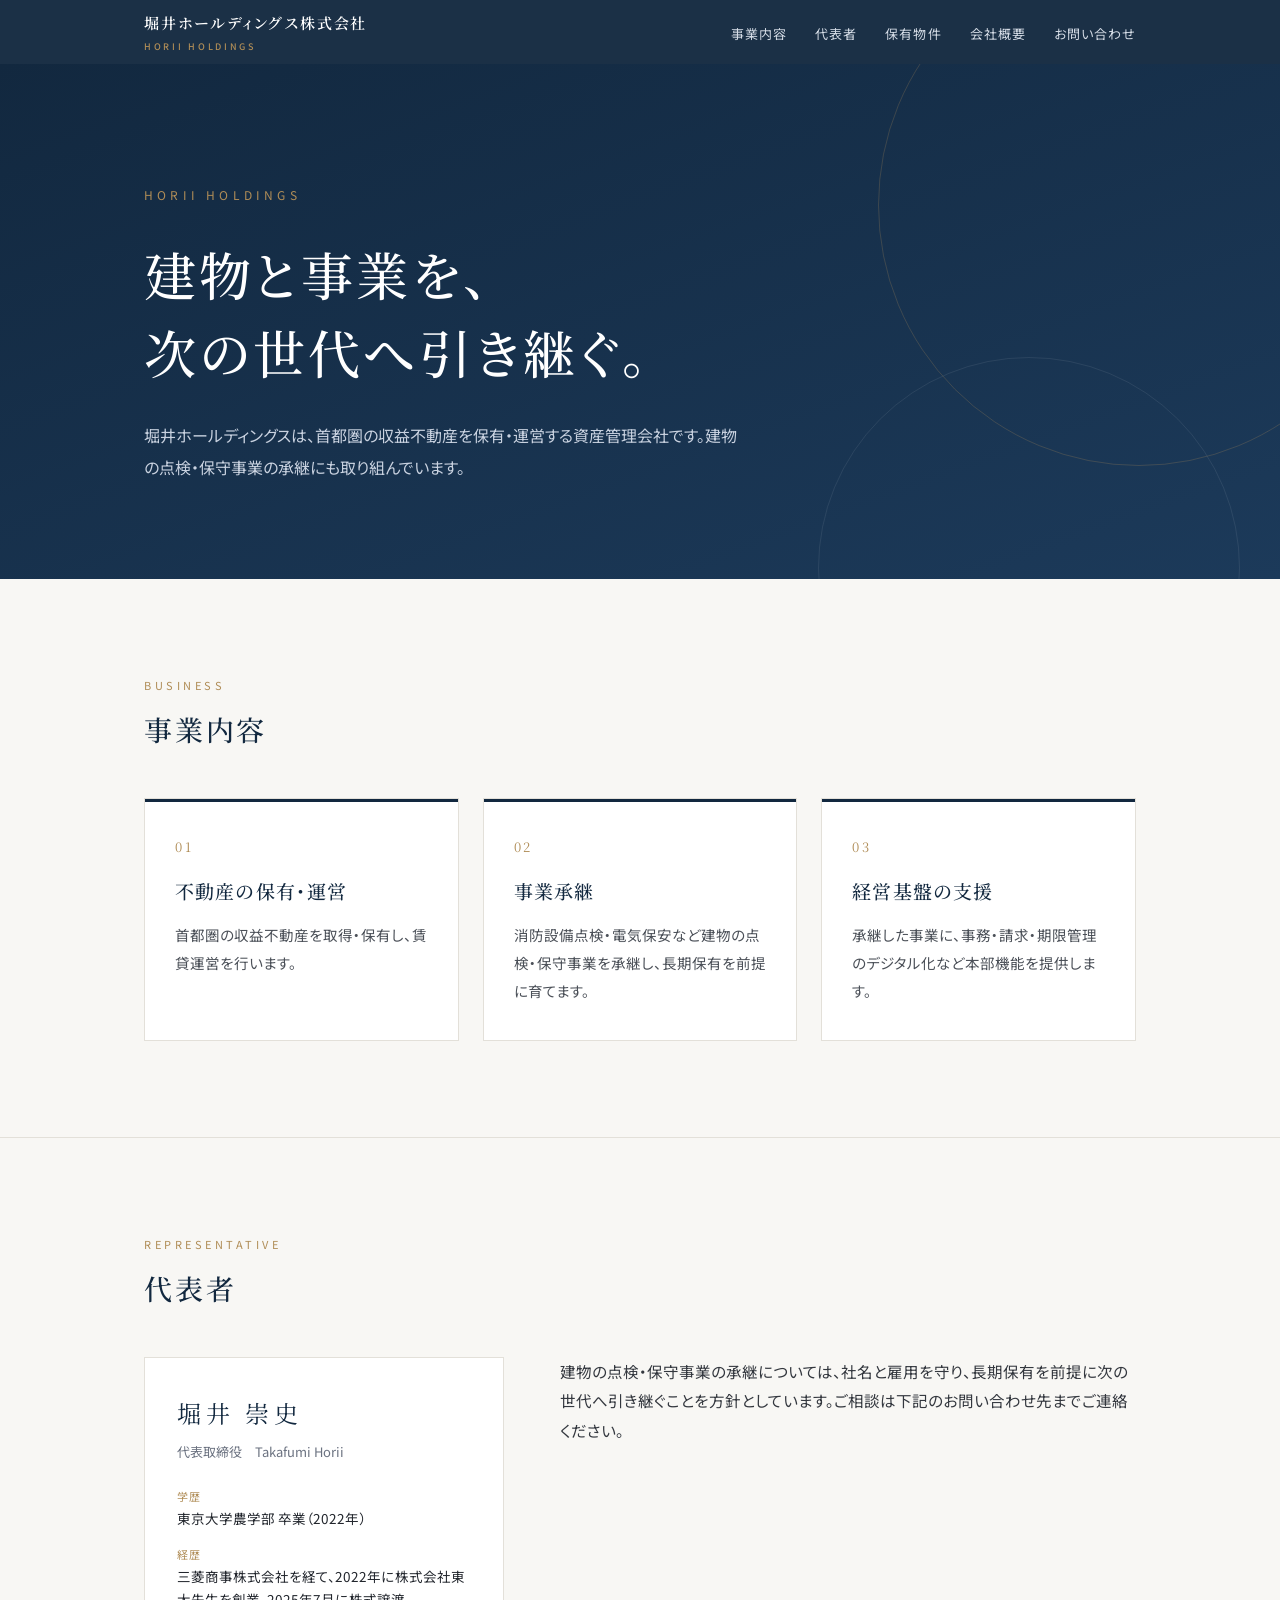
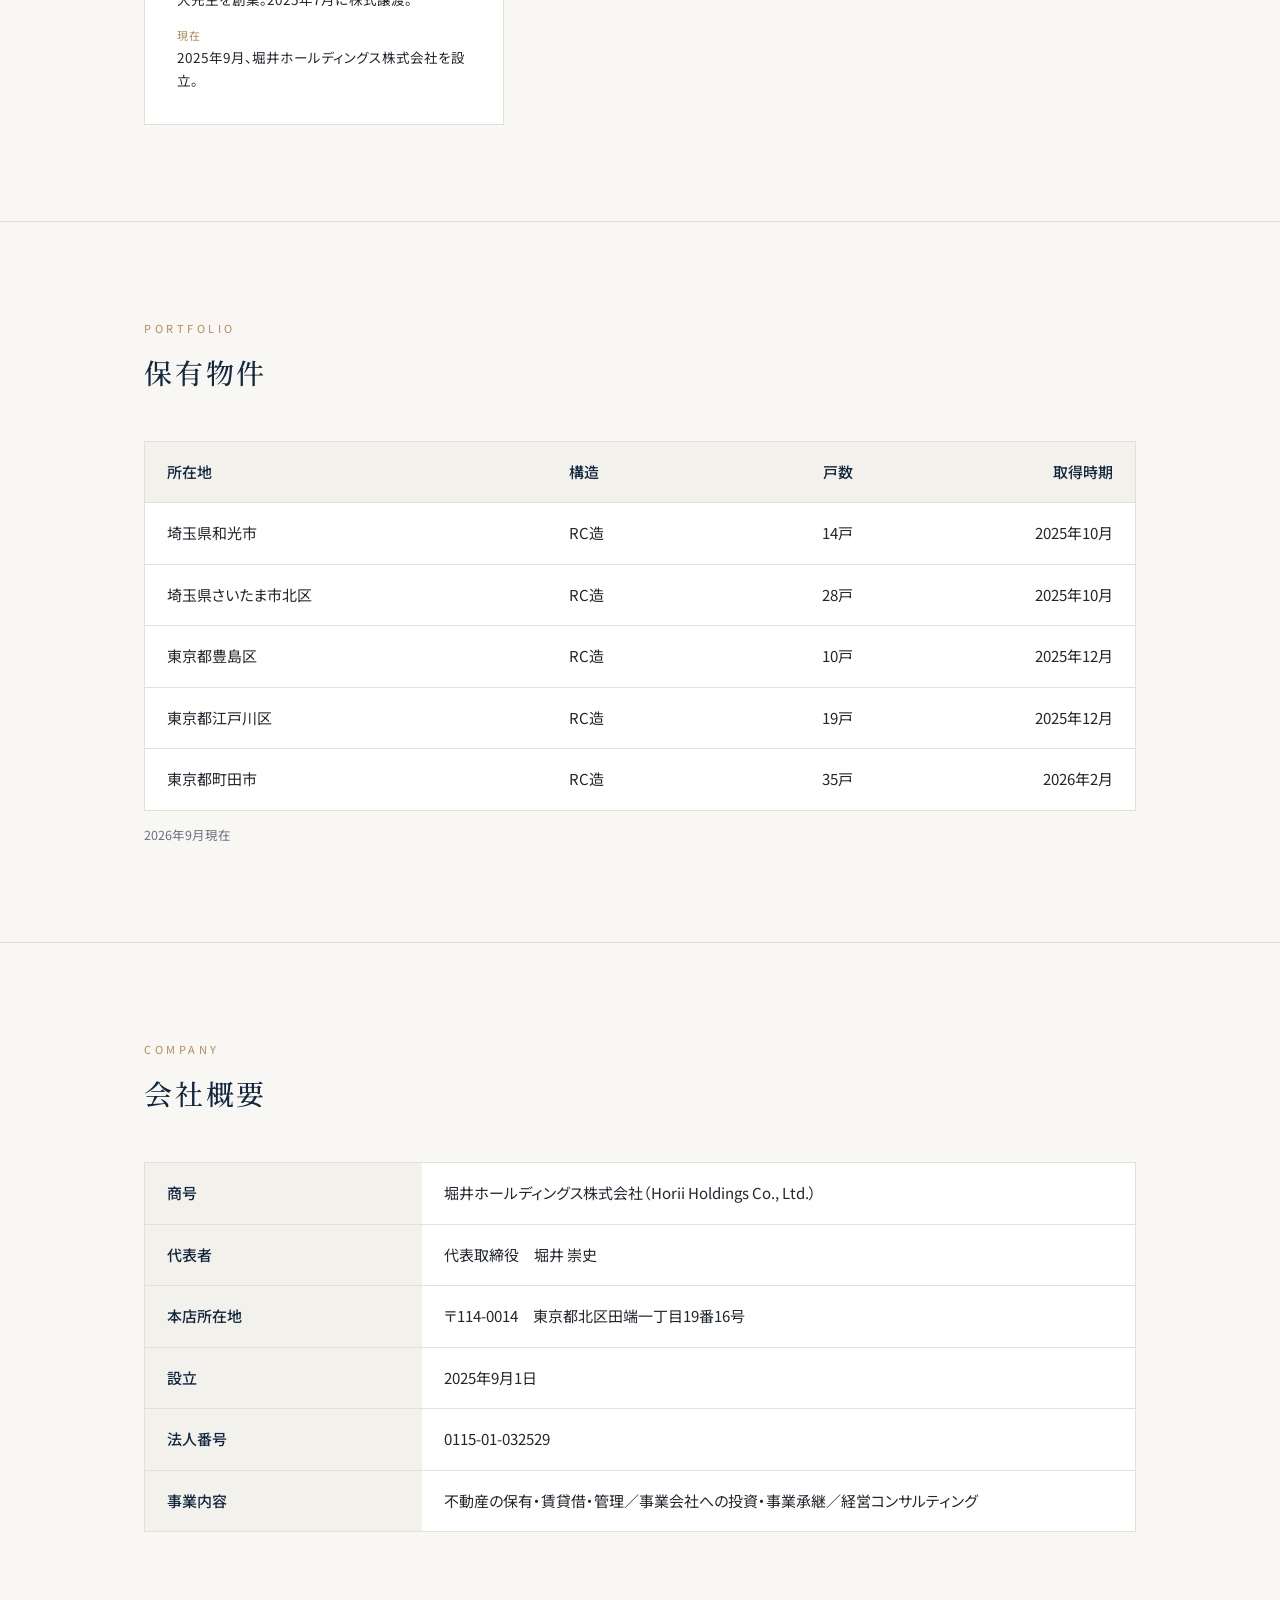
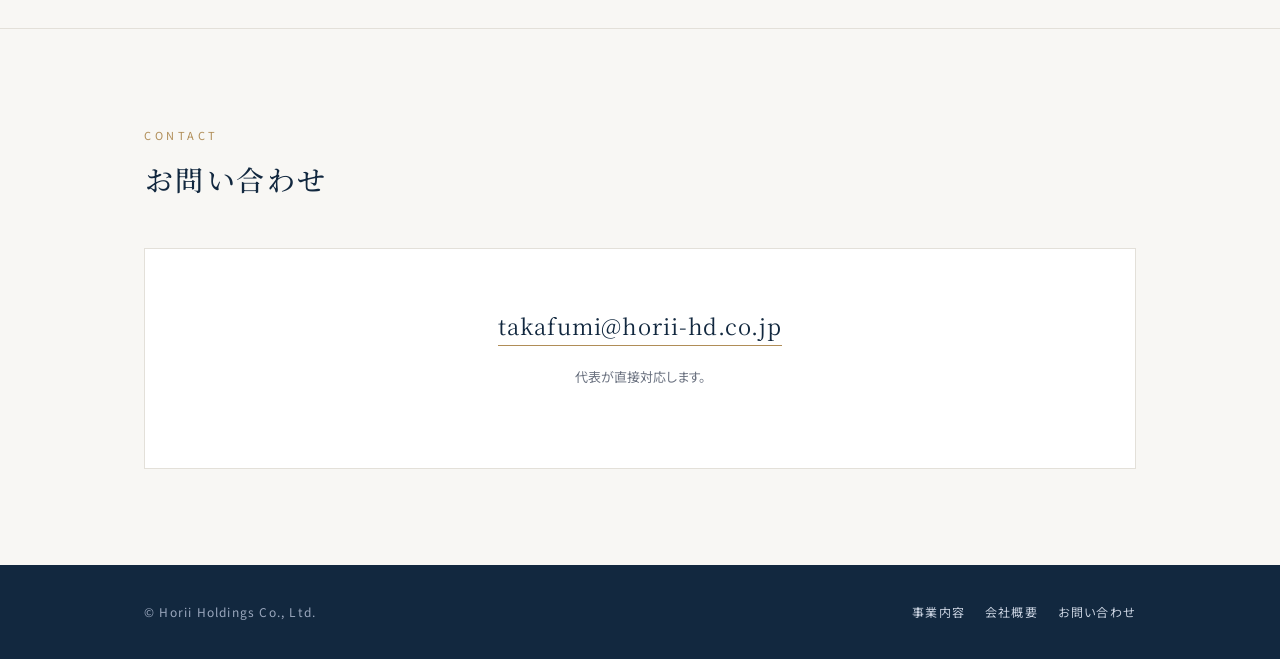
==== commit 7dbaba33: "サイトを資産管理会社向けの簡素な構成に変更 - 数字の帯・CTAボタン・代表メッセージ・約束カード・対象事業表を削除 - 代表挨拶→代表者（プロフィールと方針1文のみ）、事業承継の相談は代表者欄に集約" ====
--- a/index.html
+++ b/index.html
@@ -4,9 +4,9 @@
 <meta charset="UTF-8">
 <meta name="viewport" content="width=device-width, initial-scale=1.0">
 <title>堀井ホールディングス株式会社｜不動産の保有・運営と事業承継</title>
-<meta name="description" content="堀井ホールディングス株式会社は、首都圏の収益不動産を保有・運営する資産保有会社です。建物の法定点検・設備保守事業の事業承継にも取り組み、転売せず長期で引き継ぎます。">
+<meta name="description" content="堀井ホールディングス株式会社は、首都圏の収益不動産を保有・運営する資産管理会社です。建物の点検・保守事業の承継にも取り組んでいます。">
 <meta property="og:title" content="堀井ホールディングス株式会社">
-<meta property="og:description" content="首都圏の収益不動産の保有・運営と、建物の点検・保守事業の事業承継。転売せず、次の世代へ引き継ぎます。">
+<meta property="og:description" content="首都圏の収益不動産を保有・運営する資産管理会社。建物の点検・保守事業の承継にも取り組んでいます。">
 <meta property="og:type" content="website">
 <meta property="og:url" content="https://horii-hd.co.jp/">
 <link rel="preconnect" href="https://fonts.googleapis.com">
@@ -112,8 +112,8 @@
   <a class="logo" href="#">堀井ホールディングス株式会社<small>HORII HOLDINGS</small></a>
   <ul>
     <li><a href="#business">事業内容</a></li>
-    <li><a href="#message">代表挨拶</a></li>
-    <li><a href="#succession">事業承継のご相談</a></li>
+    <li><a href="#message">代表者</a></li>
+    <li><a href="#portfolio">保有物件</a></li>
     <li><a href="#company">会社概要</a></li>
     <li><a href="#contact">お問い合わせ</a></li>
   </ul>
@@ -122,65 +122,33 @@
 <header class="hero"><div class="container">
   <div class="en">Horii Holdings</div>
   <h1>建物と事業を、<br>次の世代へ引き継ぐ。</h1>
-  <p class="lead">堀井ホールディングスは、首都圏の収益不動産を保有・運営する資産保有会社です。建物のオーナーとして培った視点をもとに、建物の点検・保守を担う事業の承継にも取り組んでいます。転売を目的とせず、長期で守り、育てます。</p>
-  <div class="cta">
-    <a class="btn solid" href="#succession">事業承継をご検討の方へ</a>
-    <a class="btn" href="#company">会社概要</a>
-  </div>
+  <p class="lead">堀井ホールディングスは、首都圏の収益不動産を保有・運営する資産管理会社です。建物の点検・保守事業の承継にも取り組んでいます。</p>
 </div></header>
 
-<div class="stats"><div class="container">
-  <div class="stat"><div class="n">5<small>棟 106戸</small></div><div class="l">保有物件（首都圏・RC造）</div></div>
-  <div class="stat"><div class="n">13.2<small>億円</small></div><div class="l">不動産取得総額</div></div>
-  <div class="stat"><div class="n">約1.0<small>億円</small></div><div class="l">年間賃料収入</div></div>
-  <div class="stat"><div class="n">2025<small>年</small></div><div class="l">設立</div></div>
-</div></div>
-
 <section id="business"><div class="container">
-  <div class="sec-head"><div class="h2-en">Business</div><h2>事業内容</h2>
-  <p class="sec-lead">「建物がある限り必要とされる仕事」を軸に、資産と事業を長期の視点で保有・運営します。</p></div>
+  <div class="sec-head"><div class="h2-en">Business</div><h2>事業内容</h2></div>
   <div class="grid3">
-    <div class="card"><div class="num">01</div><h3>不動産の保有・運営</h3><p>首都圏の収益不動産を取得・保有し、賃貸運営を行います。金融機関との長期的な関係のもと、建物の維持管理と資産価値の保全に取り組みます。</p></div>
-    <div class="card"><div class="num">02</div><h3>事業承継・M&amp;A</h3><p>消防設備点検・電気保安をはじめとする建物の法定点検・設備保守事業を承継し、長期保有します。社名・雇用・取引先との関係を守り、次の世代へ引き継ぎます。</p></div>
-    <div class="card"><div class="num">03</div><h3>経営基盤の構築支援</h3><p>承継した事業や関係先に対し、事務・請求・期限管理のデジタル化、採用・資格取得の支援など、現場を支える本部機能を提供します。</p></div>
+    <div class="card"><div class="num">01</div><h3>不動産の保有・運営</h3><p>首都圏の収益不動産を取得・保有し、賃貸運営を行います。</p></div>
+    <div class="card"><div class="num">02</div><h3>事業承継</h3><p>消防設備点検・電気保安など建物の点検・保守事業を承継し、長期保有を前提に育てます。</p></div>
+    <div class="card"><div class="num">03</div><h3>経営基盤の支援</h3><p>承継した事業に、事務・請求・期限管理のデジタル化など本部機能を提供します。</p></div>
   </div>
 </div></section>
 
 <section id="message"><div class="container">
-  <div class="sec-head"><div class="h2-en">Message</div><h2>代表挨拶</h2></div>
+  <div class="sec-head"><div class="h2-en">Representative</div><h2>代表者</h2></div>
   <div class="msg">
     <div class="who">
       <div class="name">堀井 崇史</div>
       <div class="title">代表取締役　Takafumi Horii</div>
       <dl>
         <dt>学歴</dt><dd>東京大学農学部 卒業（2022年）</dd>
-        <dt>経歴</dt><dd>三菱商事株式会社を経て、2023年に株式会社東大先生を創業。オンライン家庭教師サービスを創業3年で月商5,000万円規模に成長させ、2025年7月に譲渡額8.2億円で株式譲渡。引継ぎ・経営統合を担当後、退任。</dd>
-        <dt>現在</dt><dd>2025年9月、堀井ホールディングス株式会社を設立。首都圏の収益不動産の保有・運営と、建物の点検・保守事業の承継に取り組む。</dd>
+        <dt>経歴</dt><dd>三菱商事株式会社を経て、2022年に株式会社東大先生を創業。2025年7月に株式譲渡。</dd>
+        <dt>現在</dt><dd>2025年9月、堀井ホールディングス株式会社を設立。</dd>
       </dl>
     </div>
     <div class="text">
-      <h3>会社を手放す側の気持ちを、<br>当事者として知っています。</h3>
-      <p>私は2023年に教育サービスの会社を創業し、3年で育てた会社を2025年に譲渡しました。会社を手放す側の不安と、引き継ぐ相手に本当に求めていたものを、身をもって経験しています。</p>
-      <p>いま私は、収益不動産のオーナーとして、建物の点検・保守を発注する側に立っています。消防設備点検や電気保安、設備保守の仕事は、建物がある限り必要とされ、法律と期限が需要を支えています。派手さはありませんが、地域と顧客に深く根ざした、誇るべき仕事だと考えています。</p>
-      <p>当社は、この仕事を転売せず、社名と雇用を守り、次の30年にわたって引き継ぐことを方針としています。オーナーの皆様が築かれてきた信頼を、そのままの形でお預かりし、時間をかけて大きくしていきます。</p>
-      <div class="sign"><small>堀井ホールディングス株式会社　代表取締役</small>堀井 崇史</div>
+      <p>建物の点検・保守事業の承継については、社名と雇用を守り、長期保有を前提に次の世代へ引き継ぐことを方針としています。ご相談は下記のお問い合わせ先までご連絡ください。</p>
     </div>
-  </div>
-</div></section>
-
-<section id="succession" class="succ"><div class="container">
-  <div class="sec-head"><div class="h2-en">Succession</div><h2>事業承継をご検討のオーナー様へ</h2>
-  <p class="sec-lead">後継者がいない、体力のあるうちに次を決めたい。そうしたお悩みをお持ちの、建物の点検・保守事業のオーナー様からのご相談をお待ちしています。</p></div>
-  <div class="promise">
-    <div><h4>転売しません</h4><p>ファンドのような満期や売却期限はありません。長期で保有し、次の世代まで育てます。</p></div>
-    <div><h4>社名と雇用を守ります</h4><p>社名・拠点・ブランドは原則そのまま。従業員の雇用条件は維持または改善します。</p></div>
-    <div><h4>現場を尊重します</h4><p>培われてきた技術と仕事の進め方は変えません。本部業務のデジタル化で現場の負担を減らします。</p></div>
-    <div><h4>丁寧に引き継ぎます</h4><p>引継ぎ期間は6〜12ヶ月を目安に柔軟に。顧問・相談役としての継続も歓迎します。</p></div>
-  </div>
-  <div class="target">
-    <b>対象事業</b><span>消防設備点検・保守・工事／電気保安／建築基準法12条定期報告／空調・給排水・ポンプ等の設備保守／設備管理比率の高いビルメンテナンス</span>
-    <b>地域</b><span>首都圏（一都三県）。特に埼玉県南部〜東京都北西部</span>
-    <b>進め方</b><span>秘密保持契約を締結のうえ、代表が直接お伺いします。意思決定は代表が行い、迅速にご回答します</span>
   </div>
 </div></section>
 
@@ -194,7 +162,7 @@
     <tr><td>東京都江戸川区</td><td>RC造</td><td class="r">19戸</td><td class="r">2025年12月</td></tr>
     <tr><td>東京都町田市</td><td>RC造</td><td class="r">35戸</td><td class="r">2026年2月</td></tr>
   </table>
-  <p class="note">2026年9月現在。いずれも当社が保有し、賃貸運営を行っています。</p>
+  <p class="note">2026年9月現在</p>
 </div></section>
 
 <section id="company"><div class="container">
@@ -212,15 +180,14 @@
 <section id="contact"><div class="container">
   <div class="sec-head"><div class="h2-en">Contact</div><h2>お問い合わせ</h2></div>
   <div class="contact-box">
-    <p>事業承継のご相談、M&amp;A仲介会社・金融機関の皆様からのご連絡は、下記までお願いいたします。</p>
     <a class="contact-mail" href="mailto:takafumi@horii-hd.co.jp">takafumi@horii-hd.co.jp</a>
-    <p class="sub">代表取締役 堀井が直接対応いたします。</p>
+    <p class="sub">代表が直接対応します。</p>
   </div>
 </div></section>
 
 <footer><div class="container">
   <span>&copy; Horii Holdings Co., Ltd.</span>
-  <span><a href="#business">事業内容</a><a href="#succession">事業承継</a><a href="#company">会社概要</a><a href="#contact">お問い合わせ</a></span>
+  <span><a href="#business">事業内容</a><a href="#company">会社概要</a><a href="#contact">お問い合わせ</a></span>
 </div></footer>
 </body>
 </html>
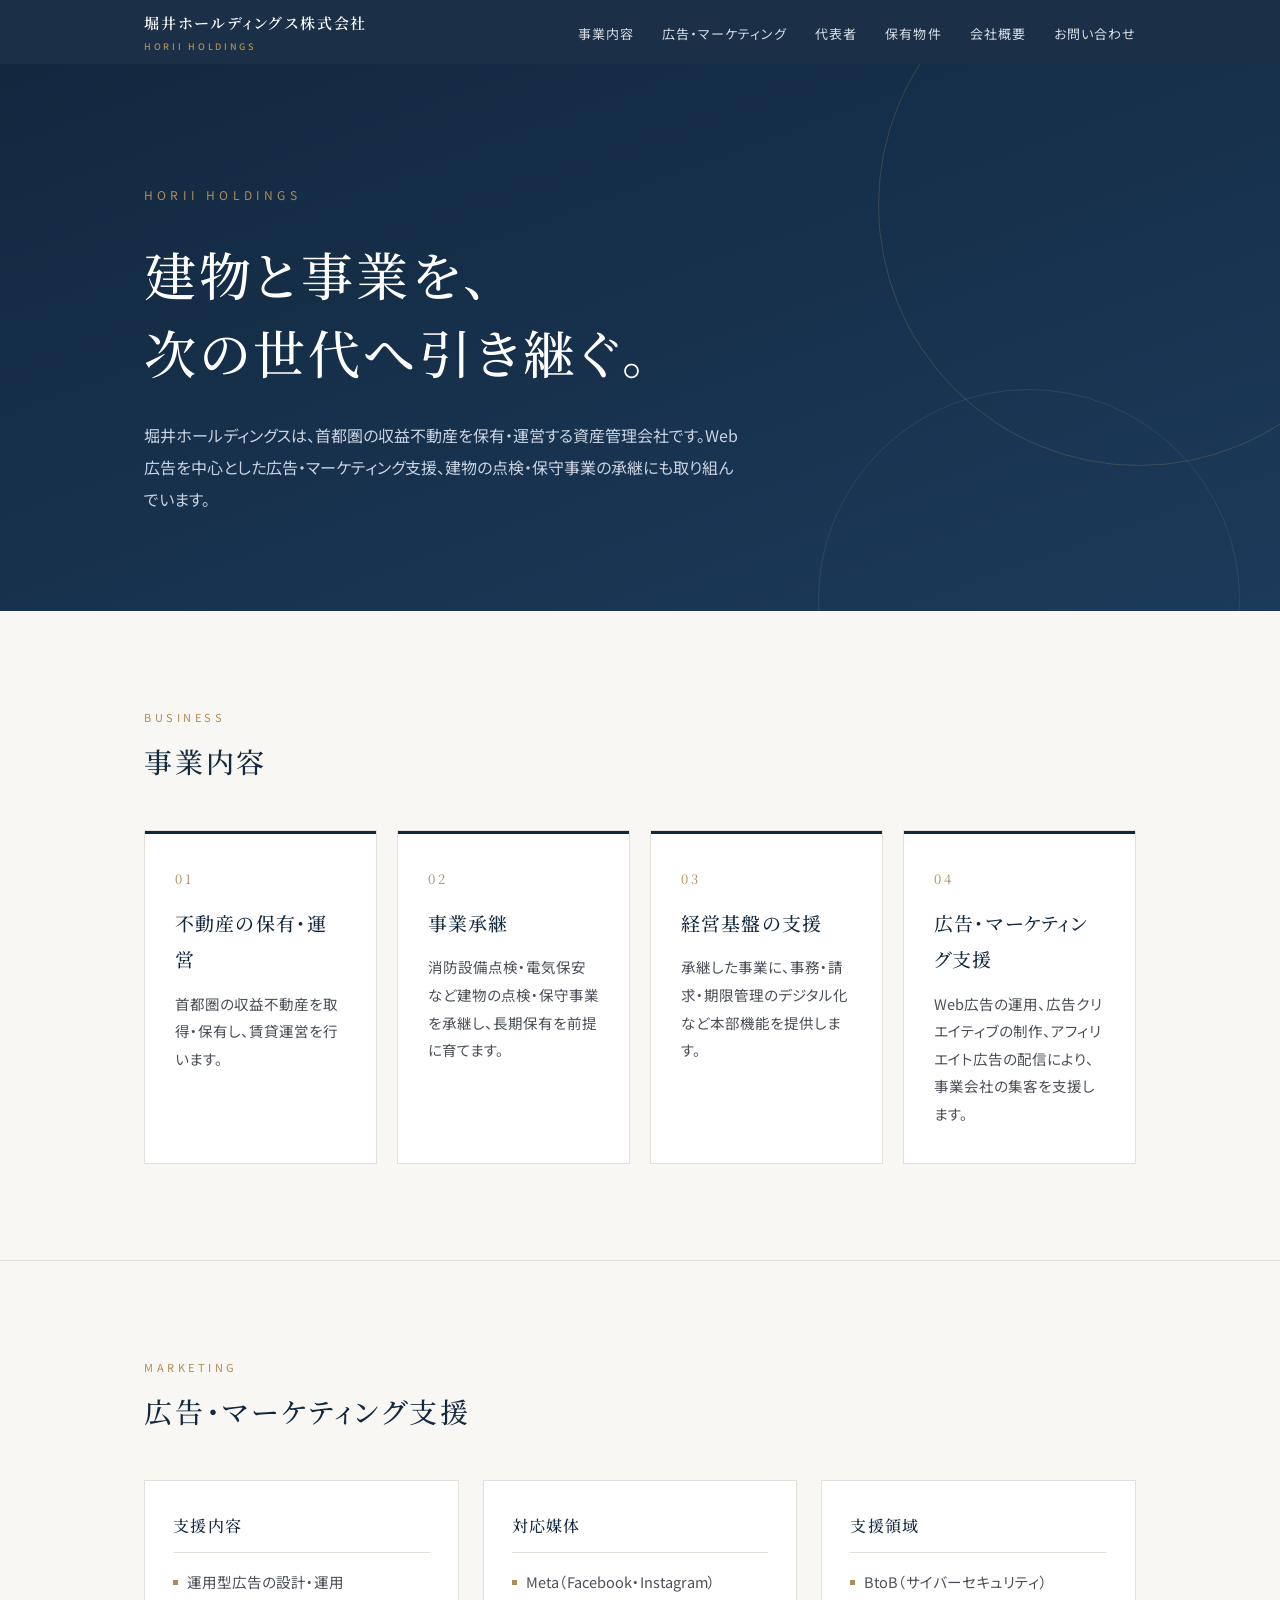
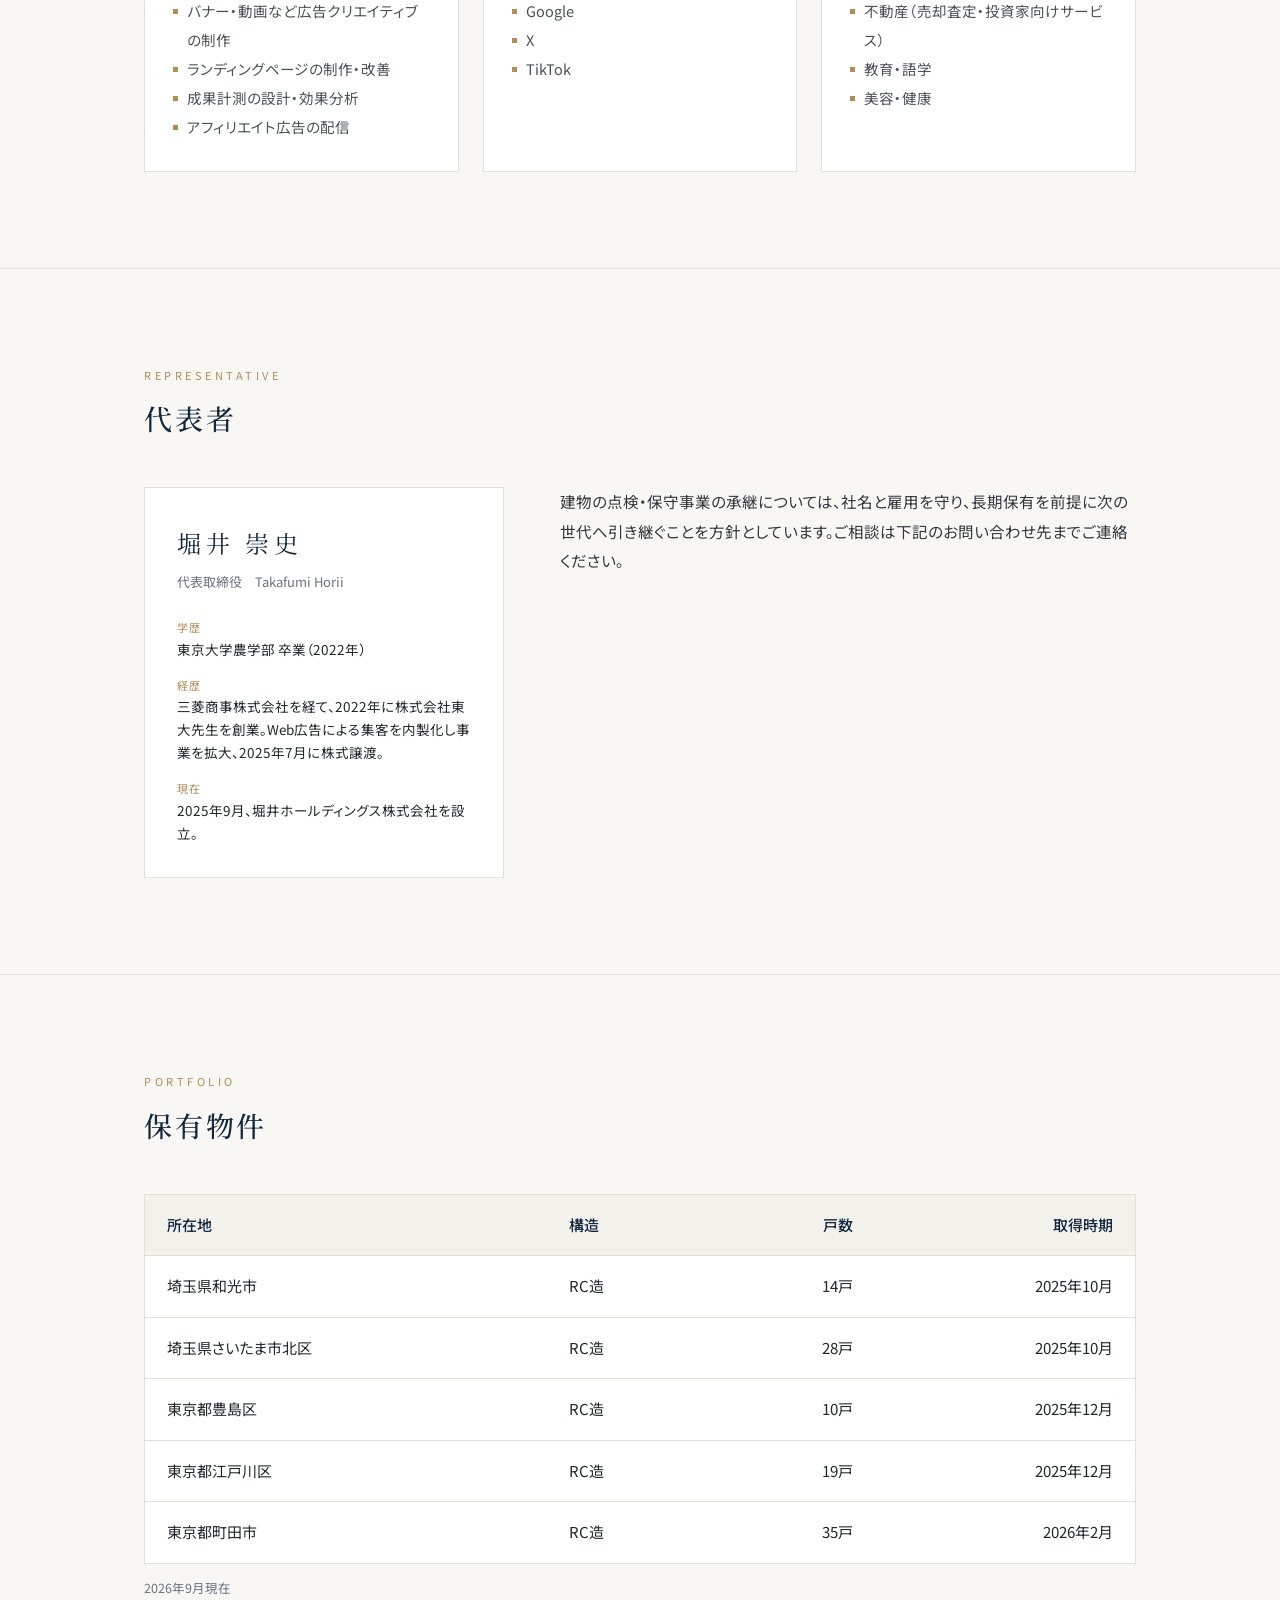
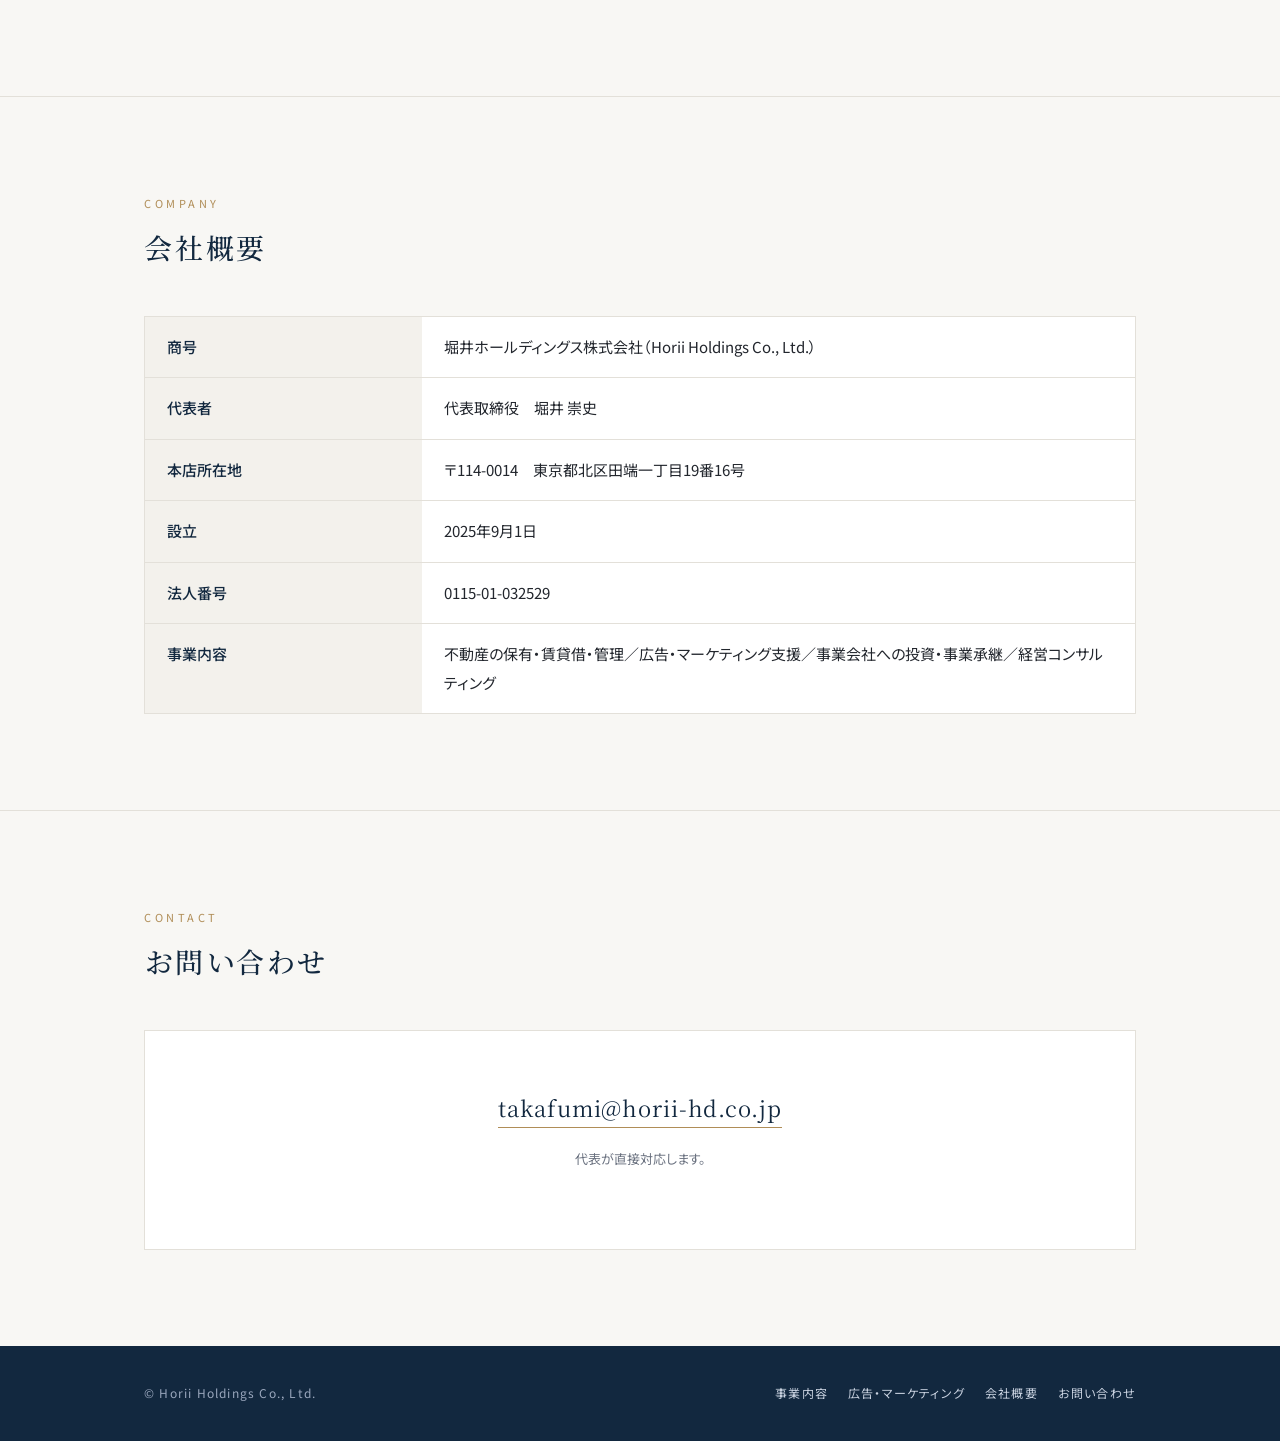
==== commit ddc21e4c: "広告・マーケティング支援の事業を追加 - 事業内容に04「広告・マーケティング支援」を追加し、支援内容・対応媒体・支援領域のセクションを新設 - タイトル・説明文・会社概要の事業内容・代表経歴に広告事" ====
--- a/index.html
+++ b/index.html
@@ -3,10 +3,10 @@
 <head>
 <meta charset="UTF-8">
 <meta name="viewport" content="width=device-width, initial-scale=1.0">
-<title>堀井ホールディングス株式会社｜不動産の保有・運営と事業承継</title>
-<meta name="description" content="堀井ホールディングス株式会社は、首都圏の収益不動産を保有・運営する資産管理会社です。建物の点検・保守事業の承継にも取り組んでいます。">
+<title>堀井ホールディングス株式会社｜不動産の保有・運営と広告・マーケティング支援</title>
+<meta name="description" content="堀井ホールディングス株式会社は、首都圏の収益不動産の保有・運営と、Web広告を中心とした広告・マーケティング支援を行っています。">
 <meta property="og:title" content="堀井ホールディングス株式会社">
-<meta property="og:description" content="首都圏の収益不動産を保有・運営する資産管理会社。建物の点検・保守事業の承継にも取り組んでいます。">
+<meta property="og:description" content="首都圏の収益不動産の保有・運営と、Web広告を中心とした広告・マーケティング支援。">
 <meta property="og:type" content="website">
 <meta property="og:url" content="https://horii-hd.co.jp/">
 <link rel="preconnect" href="https://fonts.googleapis.com">
@@ -56,12 +56,19 @@
 h2{font-family:"Noto Serif JP",serif;font-weight:500;font-size:28px;letter-spacing:.1em;color:var(--navy);line-height:1.5}
 .h2-en{font-size:11px;letter-spacing:.32em;color:var(--gold);text-transform:uppercase;margin-bottom:12px}
 .sec-lead{color:var(--muted);font-size:15px;max-width:680px;margin-top:14px}
-.grid3{display:grid;grid-template-columns:repeat(auto-fit,minmax(260px,1fr));gap:24px}
+.grid3{display:grid;grid-template-columns:repeat(auto-fit,minmax(220px,1fr));gap:20px}
 .card{background:var(--paper);border:1px solid var(--line);padding:36px 30px;position:relative}
 .card:before{content:"";position:absolute;left:0;top:0;width:100%;height:3px;background:var(--navy)}
 .card .num{font-family:"Noto Serif JP",serif;color:var(--gold);font-size:13px;letter-spacing:.2em;margin-bottom:14px}
 .card h3{font-family:"Noto Serif JP",serif;font-weight:500;font-size:19px;color:var(--navy);margin-bottom:12px;letter-spacing:.06em}
 .card p{font-size:14.5px;color:#4b5058}
+/* marketing */
+.mk{display:grid;grid-template-columns:repeat(auto-fit,minmax(260px,1fr));gap:24px;margin-top:8px}
+.mk div{background:var(--paper);border:1px solid var(--line);padding:30px 28px}
+.mk h4{font-family:"Noto Serif JP",serif;font-weight:500;font-size:16px;color:var(--navy);letter-spacing:.08em;margin-bottom:14px;padding-bottom:10px;border-bottom:1px solid var(--line)}
+.mk ul{list-style:none;font-size:14.5px;color:#4b5058}
+.mk li{padding-left:14px;position:relative;line-height:2}
+.mk li:before{content:"";position:absolute;left:0;top:.95em;width:5px;height:5px;background:var(--gold)}
 /* message */
 .msg{display:grid;grid-template-columns:1fr 1.6fr;gap:56px;align-items:start}
 @media (max-width:820px){.msg{grid-template-columns:1fr;gap:36px}}
@@ -112,6 +119,7 @@
   <a class="logo" href="#">堀井ホールディングス株式会社<small>HORII HOLDINGS</small></a>
   <ul>
     <li><a href="#business">事業内容</a></li>
+    <li><a href="#marketing">広告・マーケティング</a></li>
     <li><a href="#message">代表者</a></li>
     <li><a href="#portfolio">保有物件</a></li>
     <li><a href="#company">会社概要</a></li>
@@ -122,7 +130,7 @@
 <header class="hero"><div class="container">
   <div class="en">Horii Holdings</div>
   <h1>建物と事業を、<br>次の世代へ引き継ぐ。</h1>
-  <p class="lead">堀井ホールディングスは、首都圏の収益不動産を保有・運営する資産管理会社です。建物の点検・保守事業の承継にも取り組んでいます。</p>
+  <p class="lead">堀井ホールディングスは、首都圏の収益不動産を保有・運営する資産管理会社です。Web広告を中心とした広告・マーケティング支援、建物の点検・保守事業の承継にも取り組んでいます。</p>
 </div></header>
 
 <section id="business"><div class="container">
@@ -131,6 +139,32 @@
     <div class="card"><div class="num">01</div><h3>不動産の保有・運営</h3><p>首都圏の収益不動産を取得・保有し、賃貸運営を行います。</p></div>
     <div class="card"><div class="num">02</div><h3>事業承継</h3><p>消防設備点検・電気保安など建物の点検・保守事業を承継し、長期保有を前提に育てます。</p></div>
     <div class="card"><div class="num">03</div><h3>経営基盤の支援</h3><p>承継した事業に、事務・請求・期限管理のデジタル化など本部機能を提供します。</p></div>
+    <div class="card"><div class="num">04</div><h3>広告・マーケティング支援</h3><p>Web広告の運用、広告クリエイティブの制作、アフィリエイト広告の配信により、事業会社の集客を支援します。</p></div>
+  </div>
+</div></section>
+
+<section id="marketing"><div class="container">
+  <div class="sec-head"><div class="h2-en">Marketing</div><h2>広告・マーケティング支援</h2></div>
+  <div class="mk">
+    <div><h4>支援内容</h4><ul>
+      <li>運用型広告の設計・運用</li>
+      <li>バナー・動画など広告クリエイティブの制作</li>
+      <li>ランディングページの制作・改善</li>
+      <li>成果計測の設計・効果分析</li>
+      <li>アフィリエイト広告の配信</li>
+    </ul></div>
+    <div><h4>対応媒体</h4><ul>
+      <li>Meta（Facebook・Instagram）</li>
+      <li>Google</li>
+      <li>X</li>
+      <li>TikTok</li>
+    </ul></div>
+    <div><h4>支援領域</h4><ul>
+      <li>BtoB（サイバーセキュリティ）</li>
+      <li>不動産（売却査定・投資家向けサービス）</li>
+      <li>教育・語学</li>
+      <li>美容・健康</li>
+    </ul></div>
   </div>
 </div></section>
 
@@ -142,7 +176,7 @@
       <div class="title">代表取締役　Takafumi Horii</div>
       <dl>
         <dt>学歴</dt><dd>東京大学農学部 卒業（2022年）</dd>
-        <dt>経歴</dt><dd>三菱商事株式会社を経て、2022年に株式会社東大先生を創業。2025年7月に株式譲渡。</dd>
+        <dt>経歴</dt><dd>三菱商事株式会社を経て、2022年に株式会社東大先生を創業。Web広告による集客を内製化し事業を拡大、2025年7月に株式譲渡。</dd>
         <dt>現在</dt><dd>2025年9月、堀井ホールディングス株式会社を設立。</dd>
       </dl>
     </div>
@@ -173,7 +207,7 @@
     <tr><th>本店所在地</th><td>〒114-0014　東京都北区田端一丁目19番16号</td></tr>
     <tr><th>設立</th><td>2025年9月1日</td></tr>
     <tr><th>法人番号</th><td>0115-01-032529</td></tr>
-    <tr><th>事業内容</th><td>不動産の保有・賃貸借・管理／事業会社への投資・事業承継／経営コンサルティング</td></tr>
+    <tr><th>事業内容</th><td>不動産の保有・賃貸借・管理／広告・マーケティング支援／事業会社への投資・事業承継／経営コンサルティング</td></tr>
   </table>
 </div></section>
 
@@ -187,7 +221,7 @@
 
 <footer><div class="container">
   <span>&copy; Horii Holdings Co., Ltd.</span>
-  <span><a href="#business">事業内容</a><a href="#company">会社概要</a><a href="#contact">お問い合わせ</a></span>
+  <span><a href="#business">事業内容</a><a href="#marketing">広告・マーケティング</a><a href="#company">会社概要</a><a href="#contact">お問い合わせ</a></span>
 </div></footer>
 </body>
 </html>
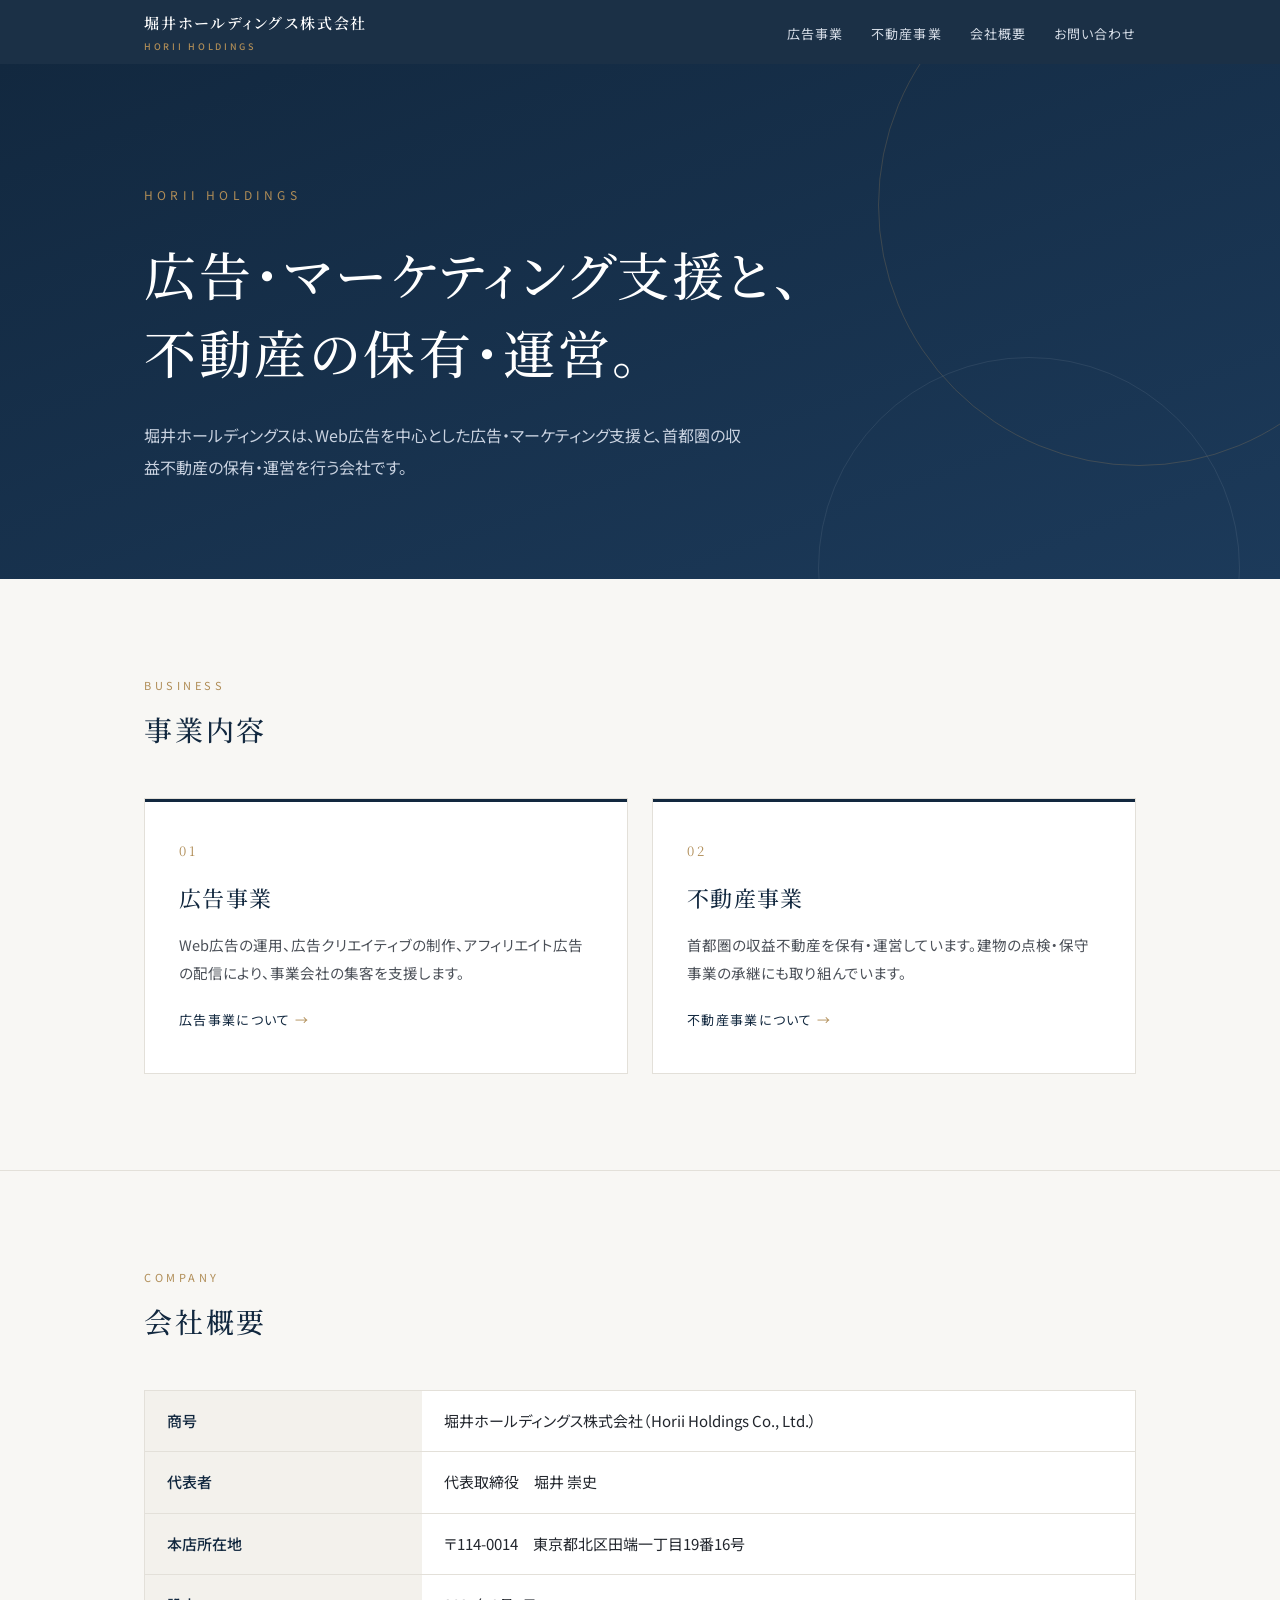
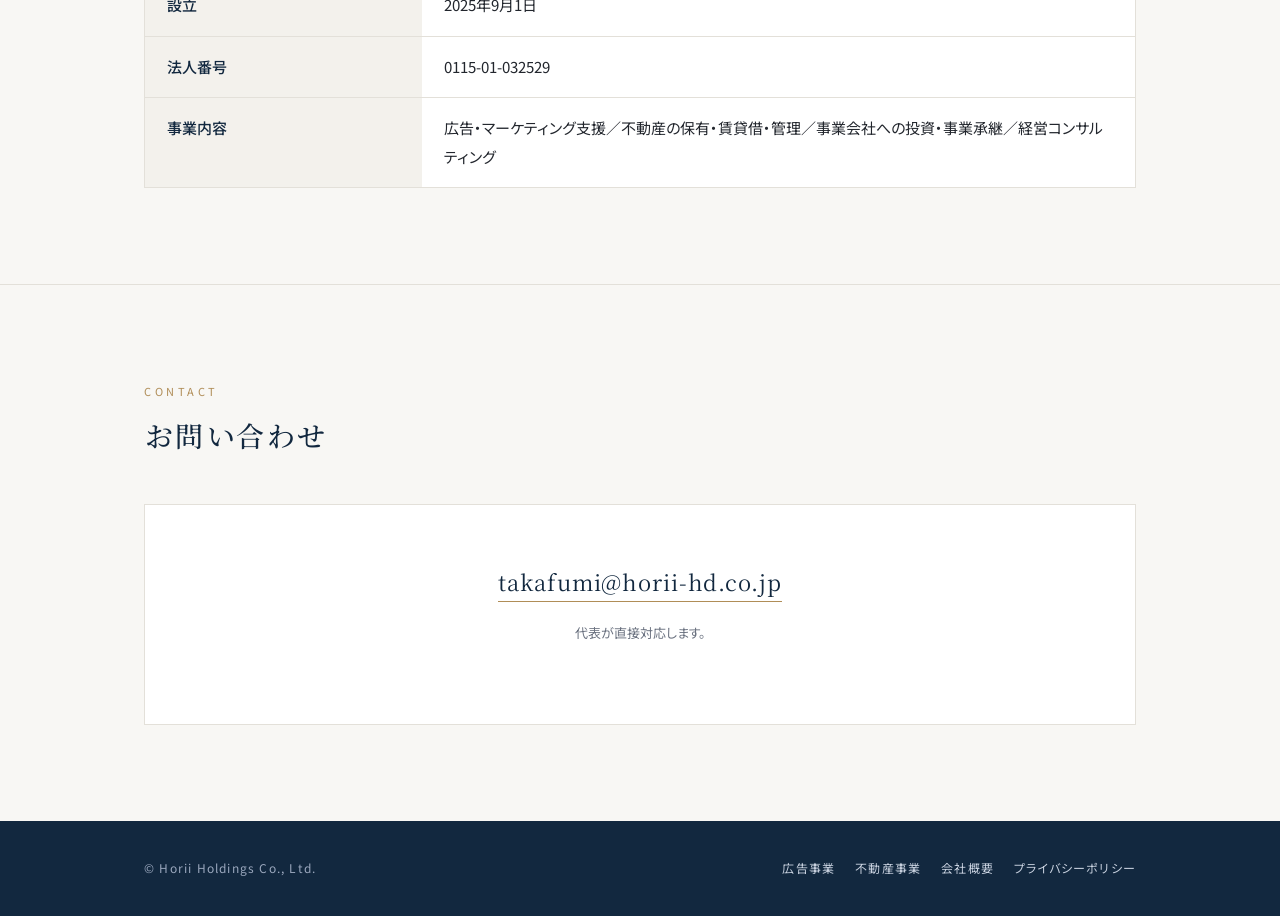
==== commit d5e27272: "サイトを広告事業・不動産事業のページに分割 - トップを会社案内（2事業への入口・会社概要・お問い合わせ）に変更 - /marketing/ 広告事業ページ（支援内容・対応媒体・支援領域・進め方・代表" ====
--- a/index.html
+++ b/index.html
@@ -3,200 +3,41 @@
 <head>
 <meta charset="UTF-8">
 <meta name="viewport" content="width=device-width, initial-scale=1.0">
-<title>堀井ホールディングス株式会社｜不動産の保有・運営と広告・マーケティング支援</title>
-<meta name="description" content="堀井ホールディングス株式会社は、首都圏の収益不動産の保有・運営と、Web広告を中心とした広告・マーケティング支援を行っています。">
+<title>堀井ホールディングス株式会社</title>
+<meta name="description" content="堀井ホールディングス株式会社は、Web広告を中心とした広告・マーケティング支援と、首都圏の収益不動産の保有・運営を行っています。">
 <meta property="og:title" content="堀井ホールディングス株式会社">
-<meta property="og:description" content="首都圏の収益不動産の保有・運営と、Web広告を中心とした広告・マーケティング支援。">
+<meta property="og:description" content="堀井ホールディングス株式会社は、Web広告を中心とした広告・マーケティング支援と、首都圏の収益不動産の保有・運営を行っています。">
 <meta property="og:type" content="website">
 <meta property="og:url" content="https://horii-hd.co.jp/">
 <link rel="preconnect" href="https://fonts.googleapis.com">
 <link rel="preconnect" href="https://fonts.gstatic.com" crossorigin>
 <link href="https://fonts.googleapis.com/css2?family=Noto+Serif+JP:wght@400;500;600&family=Noto+Sans+JP:wght@400;500;700&display=swap" rel="stylesheet">
-<style>
-:root{--navy:#12283f;--navy2:#1c3a5a;--gold:#b08d57;--ink:#22262d;--muted:#6b7280;--bg:#f8f7f4;--paper:#fff;--line:#e3e0d9}
-*{margin:0;padding:0;box-sizing:border-box}
-html{scroll-behavior:smooth}
-body{font-family:"Noto Sans JP","Hiragino Kaku Gothic ProN",sans-serif;color:var(--ink);background:var(--bg);line-height:1.9;font-feature-settings:"palt"}
-a{color:inherit}
-.container{max-width:1040px;margin:0 auto;padding:0 24px}
-.serif{font-family:"Noto Serif JP","Hiragino Mincho ProN",serif}
-/* nav */
-nav{position:sticky;top:0;z-index:10;background:rgba(18,40,63,.96);backdrop-filter:blur(6px);color:#fff}
-nav .container{display:flex;align-items:center;justify-content:space-between;height:64px}
-nav .logo{font-family:"Noto Serif JP",serif;font-weight:600;letter-spacing:.12em;font-size:15px;text-decoration:none}
-nav .logo small{display:block;font-family:"Noto Sans JP",sans-serif;font-size:9px;letter-spacing:.3em;color:var(--gold);font-weight:500}
-nav ul{display:flex;gap:28px;list-style:none}
-nav ul a{font-size:13px;letter-spacing:.08em;text-decoration:none;color:#d5dce6}
-nav ul a:hover{color:#fff}
-@media (max-width:760px){nav ul{display:none}}
-/* hero */
-.hero{background:linear-gradient(160deg,var(--navy) 0%,var(--navy2) 100%);color:#fff;padding:120px 0 96px;position:relative;overflow:hidden}
-.hero:after{content:"";position:absolute;right:-120px;top:-120px;width:520px;height:520px;border:1px solid rgba(176,141,87,.25);border-radius:50%}
-.hero:before{content:"";position:absolute;right:40px;bottom:-200px;width:420px;height:420px;border:1px solid rgba(255,255,255,.08);border-radius:50%}
-.hero .en{letter-spacing:.35em;font-size:12px;color:var(--gold);text-transform:uppercase;margin-bottom:28px}
-.hero h1{font-family:"Noto Serif JP",serif;font-weight:500;font-size:clamp(30px,5.2vw,52px);letter-spacing:.06em;line-height:1.5;margin-bottom:28px}
-.hero .lead{color:#c9d2e0;font-size:16px;max-width:600px;line-height:2}
-.hero .cta{margin-top:40px;display:flex;gap:14px;flex-wrap:wrap}
-.btn{display:inline-block;padding:14px 28px;font-size:14px;letter-spacing:.1em;text-decoration:none;border:1px solid var(--gold);color:#fff;transition:.2s}
-.btn.solid{background:var(--gold);color:#fff}
-.btn:hover{background:var(--gold)}
-/* stats */
-.stats{background:var(--paper);border-bottom:1px solid var(--line)}
-.stats .container{display:grid;grid-template-columns:repeat(4,1fr);gap:0}
-.stat{padding:36px 20px;text-align:center;border-left:1px solid var(--line)}
-.stat:first-child{border-left:none}
-.stat .n{font-family:"Noto Serif JP",serif;font-size:34px;color:var(--navy);line-height:1.2;letter-spacing:.02em}
-.stat .n small{font-size:15px;margin-left:2px}
-.stat .l{font-size:12px;color:var(--muted);letter-spacing:.08em;margin-top:6px}
-@media (max-width:760px){.stats .container{grid-template-columns:1fr 1fr}.stat{border-left:none;border-top:1px solid var(--line)}.stat:nth-child(-n+2){border-top:none}.stat:nth-child(2n){border-left:1px solid var(--line)}}
-/* sections */
-section{padding:96px 0}
-section+section{border-top:1px solid var(--line)}
-.sec-head{margin-bottom:48px}
-h2{font-family:"Noto Serif JP",serif;font-weight:500;font-size:28px;letter-spacing:.1em;color:var(--navy);line-height:1.5}
-.h2-en{font-size:11px;letter-spacing:.32em;color:var(--gold);text-transform:uppercase;margin-bottom:12px}
-.sec-lead{color:var(--muted);font-size:15px;max-width:680px;margin-top:14px}
-.grid3{display:grid;grid-template-columns:repeat(auto-fit,minmax(220px,1fr));gap:20px}
-.card{background:var(--paper);border:1px solid var(--line);padding:36px 30px;position:relative}
-.card:before{content:"";position:absolute;left:0;top:0;width:100%;height:3px;background:var(--navy)}
-.card .num{font-family:"Noto Serif JP",serif;color:var(--gold);font-size:13px;letter-spacing:.2em;margin-bottom:14px}
-.card h3{font-family:"Noto Serif JP",serif;font-weight:500;font-size:19px;color:var(--navy);margin-bottom:12px;letter-spacing:.06em}
-.card p{font-size:14.5px;color:#4b5058}
-/* marketing */
-.mk{display:grid;grid-template-columns:repeat(auto-fit,minmax(260px,1fr));gap:24px;margin-top:8px}
-.mk div{background:var(--paper);border:1px solid var(--line);padding:30px 28px}
-.mk h4{font-family:"Noto Serif JP",serif;font-weight:500;font-size:16px;color:var(--navy);letter-spacing:.08em;margin-bottom:14px;padding-bottom:10px;border-bottom:1px solid var(--line)}
-.mk ul{list-style:none;font-size:14.5px;color:#4b5058}
-.mk li{padding-left:14px;position:relative;line-height:2}
-.mk li:before{content:"";position:absolute;left:0;top:.95em;width:5px;height:5px;background:var(--gold)}
-/* message */
-.msg{display:grid;grid-template-columns:1fr 1.6fr;gap:56px;align-items:start}
-@media (max-width:820px){.msg{grid-template-columns:1fr;gap:36px}}
-.msg .who{background:var(--paper);border:1px solid var(--line);padding:32px}
-.msg .who .name{font-family:"Noto Serif JP",serif;font-size:24px;letter-spacing:.2em;color:var(--navy);margin-bottom:4px}
-.msg .who .title{font-size:13px;color:var(--muted);margin-bottom:22px}
-.msg .who dl{font-size:13.5px}
-.msg .who dt{color:var(--gold);letter-spacing:.1em;font-size:11px;margin-top:14px}
-.msg .who dd{line-height:1.7}
-.msg .text h3{font-family:"Noto Serif JP",serif;font-weight:500;font-size:24px;line-height:1.7;color:var(--navy);margin-bottom:24px;letter-spacing:.04em}
-.msg .text p{font-size:15.5px;margin-bottom:18px;color:#33373e}
-.msg .sign{margin-top:28px;font-family:"Noto Serif JP",serif;color:var(--navy);letter-spacing:.15em}
-.msg .sign small{display:block;font-family:"Noto Sans JP",sans-serif;font-size:12px;color:var(--muted);letter-spacing:.05em;margin-bottom:4px}
-/* succession */
-.succ{background:var(--navy);color:#fff;border-top:none!important}
-.succ h2,.succ .h2-en{color:#fff}
-.succ .h2-en{color:var(--gold)}
-.succ .sec-lead{color:#c9d2e0}
-.promise{display:grid;grid-template-columns:repeat(auto-fit,minmax(220px,1fr));gap:2px;margin:48px 0 40px}
-.promise div{background:rgba(255,255,255,.06);padding:30px 26px}
-.promise h4{font-family:"Noto Serif JP",serif;font-weight:500;font-size:17px;letter-spacing:.06em;margin-bottom:10px;color:#fff}
-.promise p{font-size:14px;color:#c9d2e0}
-.target{border:1px solid rgba(255,255,255,.2);padding:28px 30px;font-size:14.5px;color:#d5dce6;display:grid;grid-template-columns:auto 1fr;gap:10px 28px}
-.target b{color:var(--gold);font-weight:500;letter-spacing:.1em;white-space:nowrap}
-@media (max-width:560px){.target{grid-template-columns:1fr;gap:4px}.target b{margin-top:10px}}
-/* tables */
-table{width:100%;border-collapse:collapse;background:var(--paper);border:1px solid var(--line)}
-th,td{padding:16px 22px;text-align:left;font-size:15px;border-bottom:1px solid var(--line);vertical-align:top}
-tr:last-child th,tr:last-child td{border-bottom:none}
-th{width:28%;font-weight:500;color:var(--navy);background:#f3f1ec;white-space:nowrap}
-.props th{width:auto;background:#f3f1ec}
-.props td.r,.props th.r{text-align:right}
-@media (max-width:560px){table.kv th,table.kv td{display:block;width:100%}table.kv th{border-bottom:none;padding-bottom:4px}table.kv td{padding-top:0}}
-.note{font-size:12.5px;color:var(--muted);margin-top:12px}
-/* contact */
-.contact-box{background:var(--paper);border:1px solid var(--line);padding:56px 36px;text-align:center}
-.contact-box p{color:var(--muted);font-size:15px;margin-bottom:22px}
-.contact-mail{font-family:"Noto Serif JP",serif;font-size:22px;color:var(--navy);text-decoration:none;border-bottom:1px solid var(--gold);padding-bottom:4px;letter-spacing:.04em}
-.contact-box .sub{margin-top:18px;font-size:13px}
-footer{background:var(--navy);color:#9aa7bd;padding:36px 0;font-size:12px;letter-spacing:.1em}
-footer .container{display:flex;justify-content:space-between;flex-wrap:wrap;gap:12px}
-footer a{color:#c9d2e0;text-decoration:none;margin-left:20px}
-</style>
+<link rel="stylesheet" href="/assets/style.css">
 </head>
 <body>
 
 <nav><div class="container">
-  <a class="logo" href="#">堀井ホールディングス株式会社<small>HORII HOLDINGS</small></a>
+  <a class="logo" href="/">堀井ホールディングス株式会社<small>HORII HOLDINGS</small></a>
   <ul>
-    <li><a href="#business">事業内容</a></li>
-    <li><a href="#marketing">広告・マーケティング</a></li>
-    <li><a href="#message">代表者</a></li>
-    <li><a href="#portfolio">保有物件</a></li>
-    <li><a href="#company">会社概要</a></li>
+    <li><a href="/marketing/">広告事業</a></li>
+    <li><a href="/realestate/">不動産事業</a></li>
+    <li><a href="/#company">会社概要</a></li>
     <li><a href="#contact">お問い合わせ</a></li>
   </ul>
 </div></nav>
 
 <header class="hero"><div class="container">
   <div class="en">Horii Holdings</div>
-  <h1>建物と事業を、<br>次の世代へ引き継ぐ。</h1>
-  <p class="lead">堀井ホールディングスは、首都圏の収益不動産を保有・運営する資産管理会社です。Web広告を中心とした広告・マーケティング支援、建物の点検・保守事業の承継にも取り組んでいます。</p>
+  <h1>広告・マーケティング支援と、<br>不動産の保有・運営。</h1>
+  <p class="lead">堀井ホールディングスは、Web広告を中心とした広告・マーケティング支援と、首都圏の収益不動産の保有・運営を行う会社です。</p>
 </div></header>
 
 <section id="business"><div class="container">
   <div class="sec-head"><div class="h2-en">Business</div><h2>事業内容</h2></div>
-  <div class="grid3">
-    <div class="card"><div class="num">01</div><h3>不動産の保有・運営</h3><p>首都圏の収益不動産を取得・保有し、賃貸運営を行います。</p></div>
-    <div class="card"><div class="num">02</div><h3>事業承継</h3><p>消防設備点検・電気保安など建物の点検・保守事業を承継し、長期保有を前提に育てます。</p></div>
-    <div class="card"><div class="num">03</div><h3>経営基盤の支援</h3><p>承継した事業に、事務・請求・期限管理のデジタル化など本部機能を提供します。</p></div>
-    <div class="card"><div class="num">04</div><h3>広告・マーケティング支援</h3><p>Web広告の運用、広告クリエイティブの制作、アフィリエイト広告の配信により、事業会社の集客を支援します。</p></div>
+  <div class="entry">
+    <a href="/marketing/"><div class="num">01</div><h3>広告事業</h3><p>Web広告の運用、広告クリエイティブの制作、アフィリエイト広告の配信により、事業会社の集客を支援します。</p><div class="more">広告事業について</div></a>
+    <a href="/realestate/"><div class="num">02</div><h3>不動産事業</h3><p>首都圏の収益不動産を保有・運営しています。建物の点検・保守事業の承継にも取り組んでいます。</p><div class="more">不動産事業について</div></a>
   </div>
-</div></section>
-
-<section id="marketing"><div class="container">
-  <div class="sec-head"><div class="h2-en">Marketing</div><h2>広告・マーケティング支援</h2></div>
-  <div class="mk">
-    <div><h4>支援内容</h4><ul>
-      <li>運用型広告の設計・運用</li>
-      <li>バナー・動画など広告クリエイティブの制作</li>
-      <li>ランディングページの制作・改善</li>
-      <li>成果計測の設計・効果分析</li>
-      <li>アフィリエイト広告の配信</li>
-    </ul></div>
-    <div><h4>対応媒体</h4><ul>
-      <li>Meta（Facebook・Instagram）</li>
-      <li>Google</li>
-      <li>X</li>
-      <li>TikTok</li>
-    </ul></div>
-    <div><h4>支援領域</h4><ul>
-      <li>BtoB（サイバーセキュリティ）</li>
-      <li>不動産（売却査定・投資家向けサービス）</li>
-      <li>教育・語学</li>
-      <li>美容・健康</li>
-    </ul></div>
-  </div>
-</div></section>
-
-<section id="message"><div class="container">
-  <div class="sec-head"><div class="h2-en">Representative</div><h2>代表者</h2></div>
-  <div class="msg">
-    <div class="who">
-      <div class="name">堀井 崇史</div>
-      <div class="title">代表取締役　Takafumi Horii</div>
-      <dl>
-        <dt>学歴</dt><dd>東京大学農学部 卒業（2022年）</dd>
-        <dt>経歴</dt><dd>三菱商事株式会社を経て、2022年に株式会社東大先生を創業。Web広告による集客を内製化し事業を拡大、2025年7月に株式譲渡。</dd>
-        <dt>現在</dt><dd>2025年9月、堀井ホールディングス株式会社を設立。</dd>
-      </dl>
-    </div>
-    <div class="text">
-      <p>建物の点検・保守事業の承継については、社名と雇用を守り、長期保有を前提に次の世代へ引き継ぐことを方針としています。ご相談は下記のお問い合わせ先までご連絡ください。</p>
-    </div>
-  </div>
-</div></section>
-
-<section id="portfolio"><div class="container">
-  <div class="sec-head"><div class="h2-en">Portfolio</div><h2>保有物件</h2></div>
-  <table class="props">
-    <tr><th>所在地</th><th>構造</th><th class="r">戸数</th><th class="r">取得時期</th></tr>
-    <tr><td>埼玉県和光市</td><td>RC造</td><td class="r">14戸</td><td class="r">2025年10月</td></tr>
-    <tr><td>埼玉県さいたま市北区</td><td>RC造</td><td class="r">28戸</td><td class="r">2025年10月</td></tr>
-    <tr><td>東京都豊島区</td><td>RC造</td><td class="r">10戸</td><td class="r">2025年12月</td></tr>
-    <tr><td>東京都江戸川区</td><td>RC造</td><td class="r">19戸</td><td class="r">2025年12月</td></tr>
-    <tr><td>東京都町田市</td><td>RC造</td><td class="r">35戸</td><td class="r">2026年2月</td></tr>
-  </table>
-  <p class="note">2026年9月現在</p>
 </div></section>
 
 <section id="company"><div class="container">
@@ -207,7 +48,7 @@
     <tr><th>本店所在地</th><td>〒114-0014　東京都北区田端一丁目19番16号</td></tr>
     <tr><th>設立</th><td>2025年9月1日</td></tr>
     <tr><th>法人番号</th><td>0115-01-032529</td></tr>
-    <tr><th>事業内容</th><td>不動産の保有・賃貸借・管理／広告・マーケティング支援／事業会社への投資・事業承継／経営コンサルティング</td></tr>
+    <tr><th>事業内容</th><td>広告・マーケティング支援／不動産の保有・賃貸借・管理／事業会社への投資・事業承継／経営コンサルティング</td></tr>
   </table>
 </div></section>
 
@@ -221,7 +62,7 @@
 
 <footer><div class="container">
   <span>&copy; Horii Holdings Co., Ltd.</span>
-  <span><a href="#business">事業内容</a><a href="#marketing">広告・マーケティング</a><a href="#company">会社概要</a><a href="#contact">お問い合わせ</a></span>
+  <span><a href="/marketing/">広告事業</a><a href="/realestate/">不動産事業</a><a href="/#company">会社概要</a><a href="/privacy/">プライバシーポリシー</a></span>
 </div></footer>
 </body>
 </html>
--- a/assets/style.css
+++ b/assets/style.css
@@ -0,0 +1,110 @@
+:root{--navy:#12283f;--navy2:#1c3a5a;--gold:#b08d57;--ink:#22262d;--muted:#6b7280;--bg:#f8f7f4;--paper:#fff;--line:#e3e0d9}
+*{margin:0;padding:0;box-sizing:border-box}
+html{scroll-behavior:smooth}
+body{font-family:"Noto Sans JP","Hiragino Kaku Gothic ProN",sans-serif;color:var(--ink);background:var(--bg);line-height:1.9;font-feature-settings:"palt"}
+a{color:inherit}
+.container{max-width:1040px;margin:0 auto;padding:0 24px}
+.serif{font-family:"Noto Serif JP","Hiragino Mincho ProN",serif}
+/* nav */
+nav{position:sticky;top:0;z-index:10;background:rgba(18,40,63,.96);backdrop-filter:blur(6px);color:#fff}
+nav .container{display:flex;align-items:center;justify-content:space-between;height:64px}
+nav .logo{font-family:"Noto Serif JP",serif;font-weight:600;letter-spacing:.12em;font-size:15px;text-decoration:none}
+nav .logo small{display:block;font-family:"Noto Sans JP",sans-serif;font-size:9px;letter-spacing:.3em;color:var(--gold);font-weight:500}
+nav ul{display:flex;gap:28px;list-style:none}
+nav ul a{font-size:13px;letter-spacing:.08em;text-decoration:none;color:#d5dce6}
+nav ul a:hover{color:#fff}
+@media (max-width:760px){nav .container{flex-direction:column;align-items:flex-start;justify-content:center;height:auto;padding-top:10px;padding-bottom:10px;gap:6px}nav ul{gap:18px}nav ul a{font-size:12px}}
+/* hero */
+.hero{background:linear-gradient(160deg,var(--navy) 0%,var(--navy2) 100%);color:#fff;padding:120px 0 96px;position:relative;overflow:hidden}
+.hero:after{content:"";position:absolute;right:-120px;top:-120px;width:520px;height:520px;border:1px solid rgba(176,141,87,.25);border-radius:50%}
+.hero:before{content:"";position:absolute;right:40px;bottom:-200px;width:420px;height:420px;border:1px solid rgba(255,255,255,.08);border-radius:50%}
+.hero .en{letter-spacing:.35em;font-size:12px;color:var(--gold);text-transform:uppercase;margin-bottom:28px}
+.hero h1{font-family:"Noto Serif JP",serif;font-weight:500;font-size:clamp(30px,5.2vw,52px);letter-spacing:.06em;line-height:1.5;margin-bottom:28px}
+.hero .lead{color:#c9d2e0;font-size:16px;max-width:600px;line-height:2}
+.hero .cta{margin-top:40px;display:flex;gap:14px;flex-wrap:wrap}
+.btn{display:inline-block;padding:14px 28px;font-size:14px;letter-spacing:.1em;text-decoration:none;border:1px solid var(--gold);color:#fff;transition:.2s}
+.btn.solid{background:var(--gold);color:#fff}
+.btn:hover{background:var(--gold)}
+/* sections */
+section{padding:96px 0}
+section+section{border-top:1px solid var(--line)}
+.sec-head{margin-bottom:48px}
+h2{font-family:"Noto Serif JP",serif;font-weight:500;font-size:28px;letter-spacing:.1em;color:var(--navy);line-height:1.5}
+.h2-en{font-size:11px;letter-spacing:.32em;color:var(--gold);text-transform:uppercase;margin-bottom:12px}
+.sec-lead{color:var(--muted);font-size:15px;max-width:680px;margin-top:14px}
+.grid3{display:grid;grid-template-columns:repeat(auto-fit,minmax(280px,1fr));gap:24px}
+.card{background:var(--paper);border:1px solid var(--line);padding:36px 30px;position:relative}
+.card:before{content:"";position:absolute;left:0;top:0;width:100%;height:3px;background:var(--navy)}
+.card .num{font-family:"Noto Serif JP",serif;color:var(--gold);font-size:13px;letter-spacing:.2em;margin-bottom:14px}
+.card h3{font-family:"Noto Serif JP",serif;font-weight:500;font-size:19px;color:var(--navy);margin-bottom:12px;letter-spacing:.06em}
+.card p{font-size:14.5px;color:#4b5058}
+/* marketing */
+.mk{display:grid;grid-template-columns:repeat(auto-fit,minmax(260px,1fr));gap:24px;margin-top:8px}
+.mk div{background:var(--paper);border:1px solid var(--line);padding:30px 28px}
+.mk h4{font-family:"Noto Serif JP",serif;font-weight:500;font-size:16px;color:var(--navy);letter-spacing:.08em;margin-bottom:14px;padding-bottom:10px;border-bottom:1px solid var(--line)}
+.mk ul{list-style:none;font-size:14.5px;color:#4b5058}
+.mk li{padding-left:14px;position:relative;line-height:2}
+.mk li:before{content:"";position:absolute;left:0;top:.95em;width:5px;height:5px;background:var(--gold)}
+/* message */
+.msg{display:grid;grid-template-columns:1fr 1.6fr;gap:56px;align-items:start}
+@media (max-width:820px){.msg{grid-template-columns:1fr;gap:36px}}
+.msg .who{background:var(--paper);border:1px solid var(--line);padding:32px}
+.msg .who .name{font-family:"Noto Serif JP",serif;font-size:24px;letter-spacing:.2em;color:var(--navy);margin-bottom:4px}
+.msg .who .title{font-size:13px;color:var(--muted);margin-bottom:22px}
+.msg .who dl{font-size:13.5px}
+.msg .who dt{color:var(--gold);letter-spacing:.1em;font-size:11px;margin-top:14px}
+.msg .who dd{line-height:1.7}
+.msg .text h3{font-family:"Noto Serif JP",serif;font-weight:500;font-size:24px;line-height:1.7;color:var(--navy);margin-bottom:24px;letter-spacing:.04em}
+.msg .text p{font-size:15.5px;margin-bottom:18px;color:#33373e}
+.msg .sign{margin-top:28px;font-family:"Noto Serif JP",serif;color:var(--navy);letter-spacing:.15em}
+.msg .sign small{display:block;font-family:"Noto Sans JP",sans-serif;font-size:12px;color:var(--muted);letter-spacing:.05em;margin-bottom:4px}
+/* tables */
+table{width:100%;border-collapse:collapse;background:var(--paper);border:1px solid var(--line)}
+th,td{padding:16px 22px;text-align:left;font-size:15px;border-bottom:1px solid var(--line);vertical-align:top}
+tr:last-child th,tr:last-child td{border-bottom:none}
+th{width:28%;font-weight:500;color:var(--navy);background:#f3f1ec;white-space:nowrap}
+.props th{width:auto;background:#f3f1ec}
+.props td.r,.props th.r{text-align:right}
+@media (max-width:560px){table.kv th,table.kv td{display:block;width:100%}table.kv th{border-bottom:none;padding-bottom:4px}table.kv td{padding-top:0}}
+.note{font-size:12.5px;color:var(--muted);margin-top:12px}
+/* contact */
+.contact-box{background:var(--paper);border:1px solid var(--line);padding:56px 36px;text-align:center}
+.contact-box p{color:var(--muted);font-size:15px;margin-bottom:22px}
+.contact-mail{font-family:"Noto Serif JP",serif;font-size:22px;color:var(--navy);text-decoration:none;border-bottom:1px solid var(--gold);padding-bottom:4px;letter-spacing:.04em}
+.contact-box .sub{margin-top:18px;font-size:13px}
+footer{background:var(--navy);color:#9aa7bd;padding:36px 0;font-size:12px;letter-spacing:.1em}
+footer .container{display:flex;justify-content:space-between;flex-wrap:wrap;gap:12px}
+footer a{color:#c9d2e0;text-decoration:none;margin-left:20px}
+nav ul a.on{color:#fff;border-bottom:1px solid var(--gold);padding-bottom:3px}
+.hero.sub{padding:96px 0 72px}
+/* marketing lists */
+.mk{display:grid;grid-template-columns:repeat(auto-fit,minmax(260px,1fr));gap:24px}
+.mk div{background:var(--paper);border:1px solid var(--line);padding:30px 28px}
+.mk h4{font-family:"Noto Serif JP",serif;font-weight:500;font-size:16px;color:var(--navy);letter-spacing:.08em;margin-bottom:14px;padding-bottom:10px;border-bottom:1px solid var(--line)}
+.mk ul{list-style:none;font-size:14.5px;color:#4b5058}
+.mk li{padding-left:14px;position:relative;line-height:2}
+.mk li:before{content:"";position:absolute;left:0;top:.95em;width:5px;height:5px;background:var(--gold)}
+/* entry cards */
+.entry{display:grid;grid-template-columns:repeat(auto-fit,minmax(300px,1fr));gap:24px}
+.entry a{display:block;background:var(--paper);border:1px solid var(--line);padding:40px 34px;text-decoration:none;position:relative;transition:.2s}
+.entry a:before{content:"";position:absolute;left:0;top:0;width:100%;height:3px;background:var(--navy)}
+.entry a:hover{border-color:var(--gold)}
+.entry .num{font-family:"Noto Serif JP",serif;color:var(--gold);font-size:13px;letter-spacing:.2em;margin-bottom:14px}
+.entry h3{font-family:"Noto Serif JP",serif;font-weight:500;font-size:22px;color:var(--navy);margin-bottom:12px;letter-spacing:.06em}
+.entry p{font-size:14.5px;color:#4b5058}
+.entry .more{margin-top:22px;font-size:13px;color:var(--navy);letter-spacing:.1em}
+.entry .more:after{content:" →";color:var(--gold)}
+/* steps */
+.steps{display:grid;grid-template-columns:repeat(auto-fit,minmax(200px,1fr));gap:2px;counter-reset:st}
+.steps div{background:var(--paper);border:1px solid var(--line);padding:28px 24px}
+.steps b{display:block;font-family:"Noto Serif JP",serif;font-weight:500;color:var(--navy);font-size:16px;letter-spacing:.06em;margin-bottom:8px}
+.steps b:before{counter-increment:st;content:"STEP " counter(st);display:block;font-family:"Noto Sans JP",sans-serif;font-size:11px;letter-spacing:.25em;color:var(--gold);margin-bottom:6px}
+.steps p{font-size:14px;color:#4b5058}
+/* policy */
+.policy{background:var(--paper);border:1px solid var(--line);padding:48px 44px;max-width:820px}
+.policy h3{font-family:"Noto Serif JP",serif;font-weight:500;color:var(--navy);font-size:17px;letter-spacing:.06em;margin:32px 0 10px}
+.policy h3:first-child{margin-top:0}
+.policy p,.policy li{font-size:14.5px;color:#33373e}
+.policy ul{padding-left:1.4em;margin-top:6px}
+.policy .date{margin-top:36px;font-size:13px;color:var(--muted);text-align:right}
+@media (max-width:560px){.policy{padding:32px 22px}}
